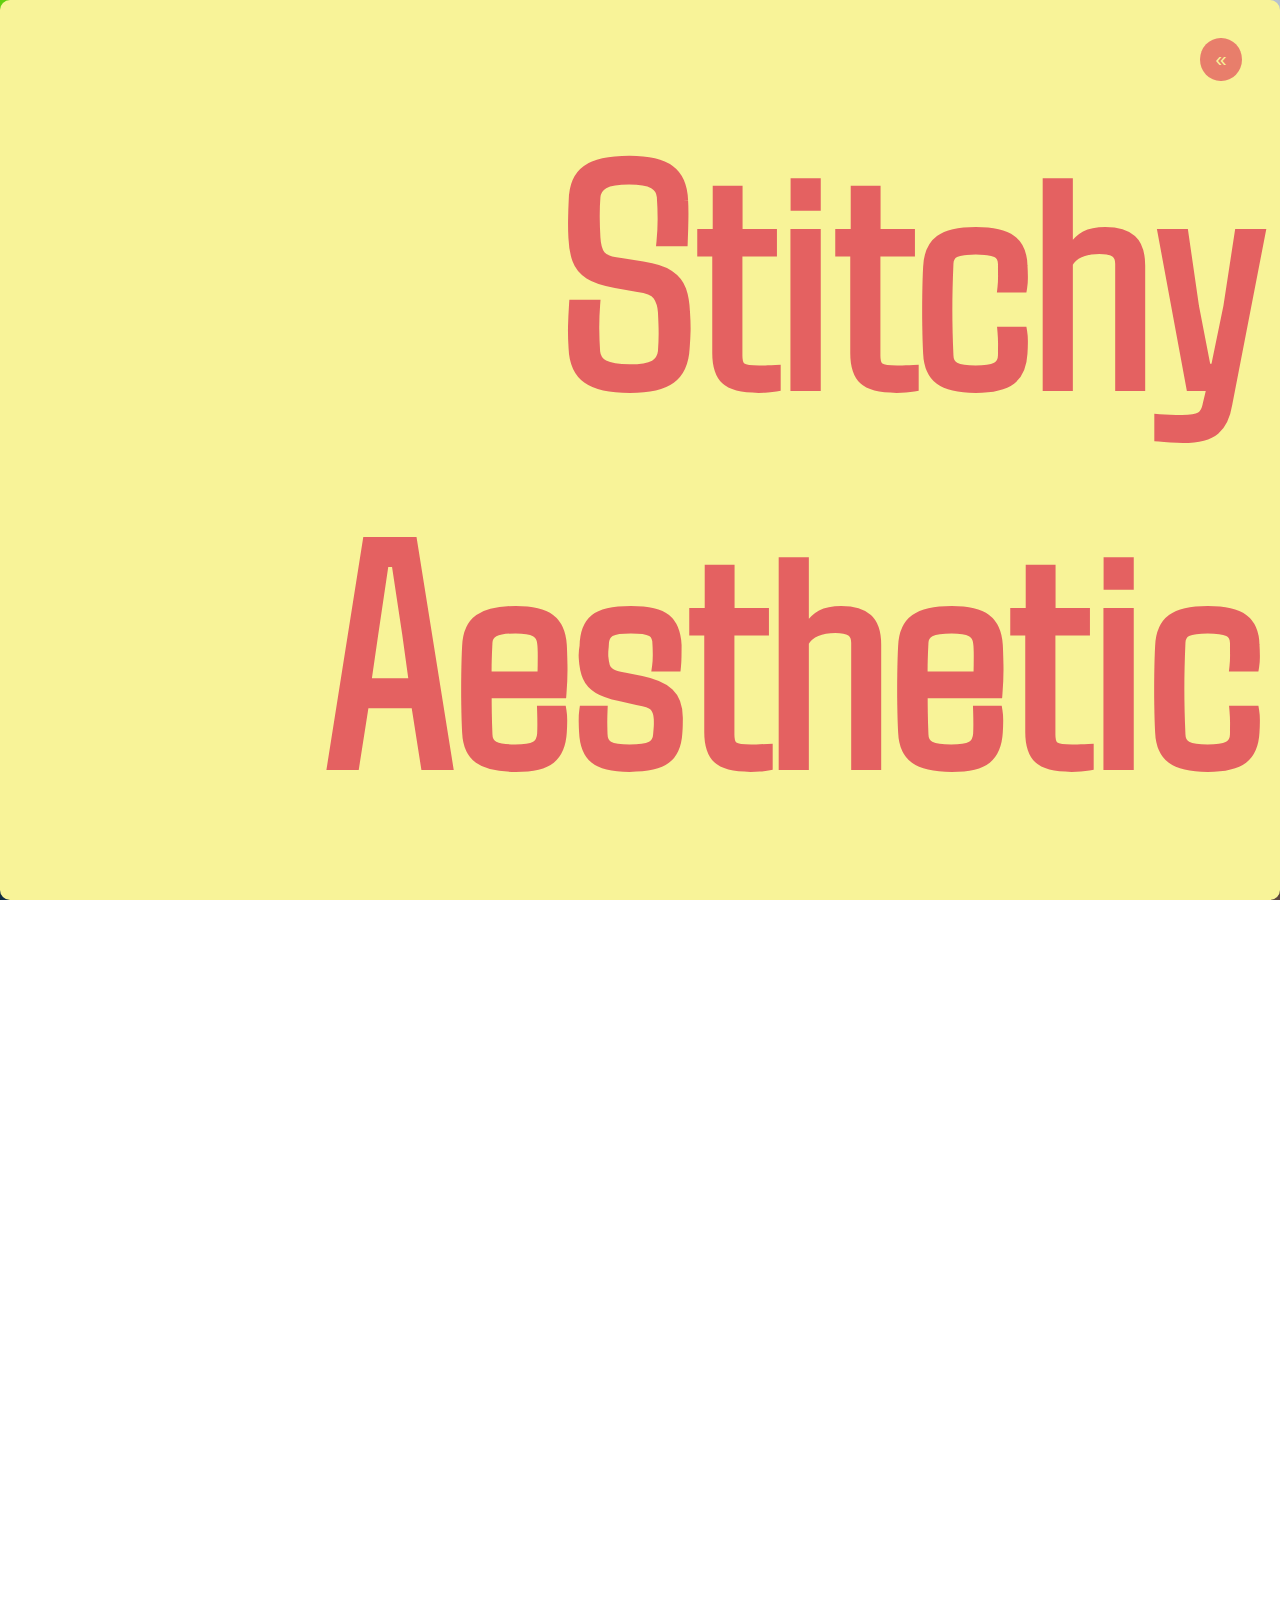
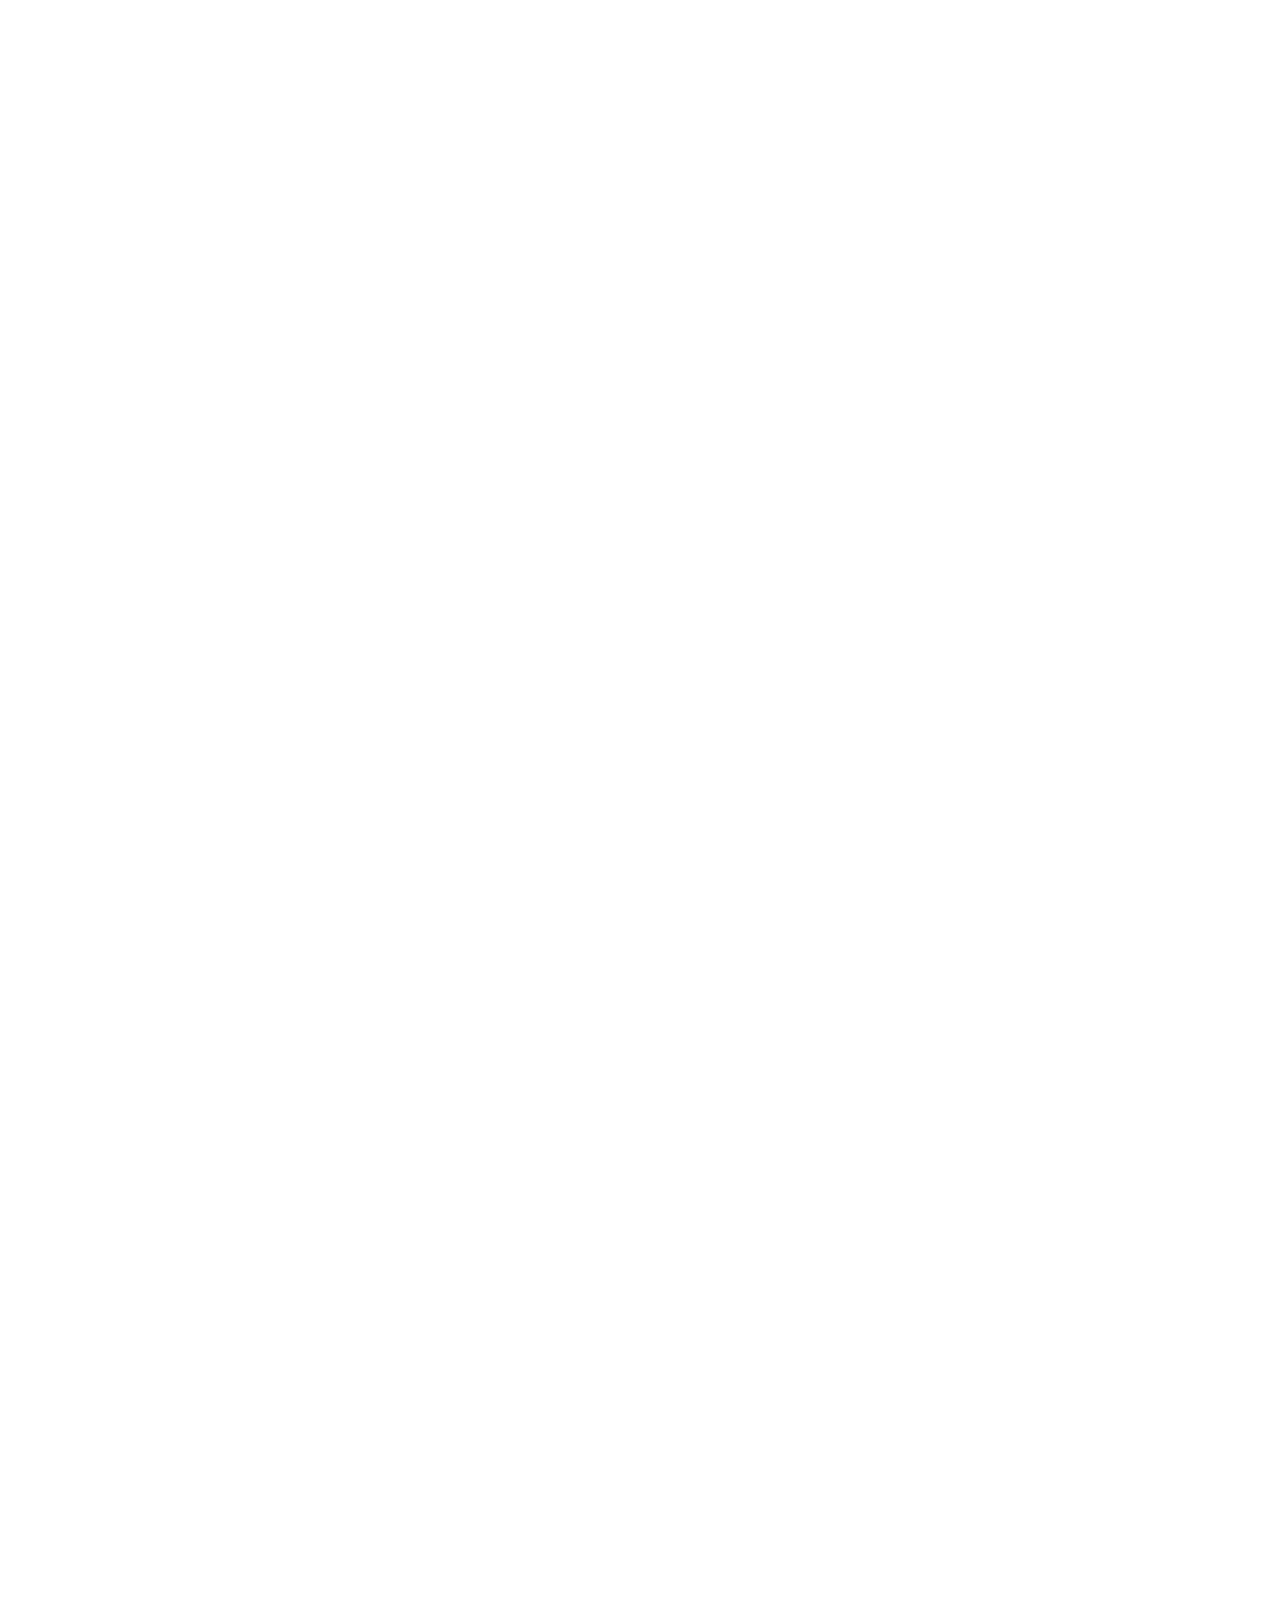
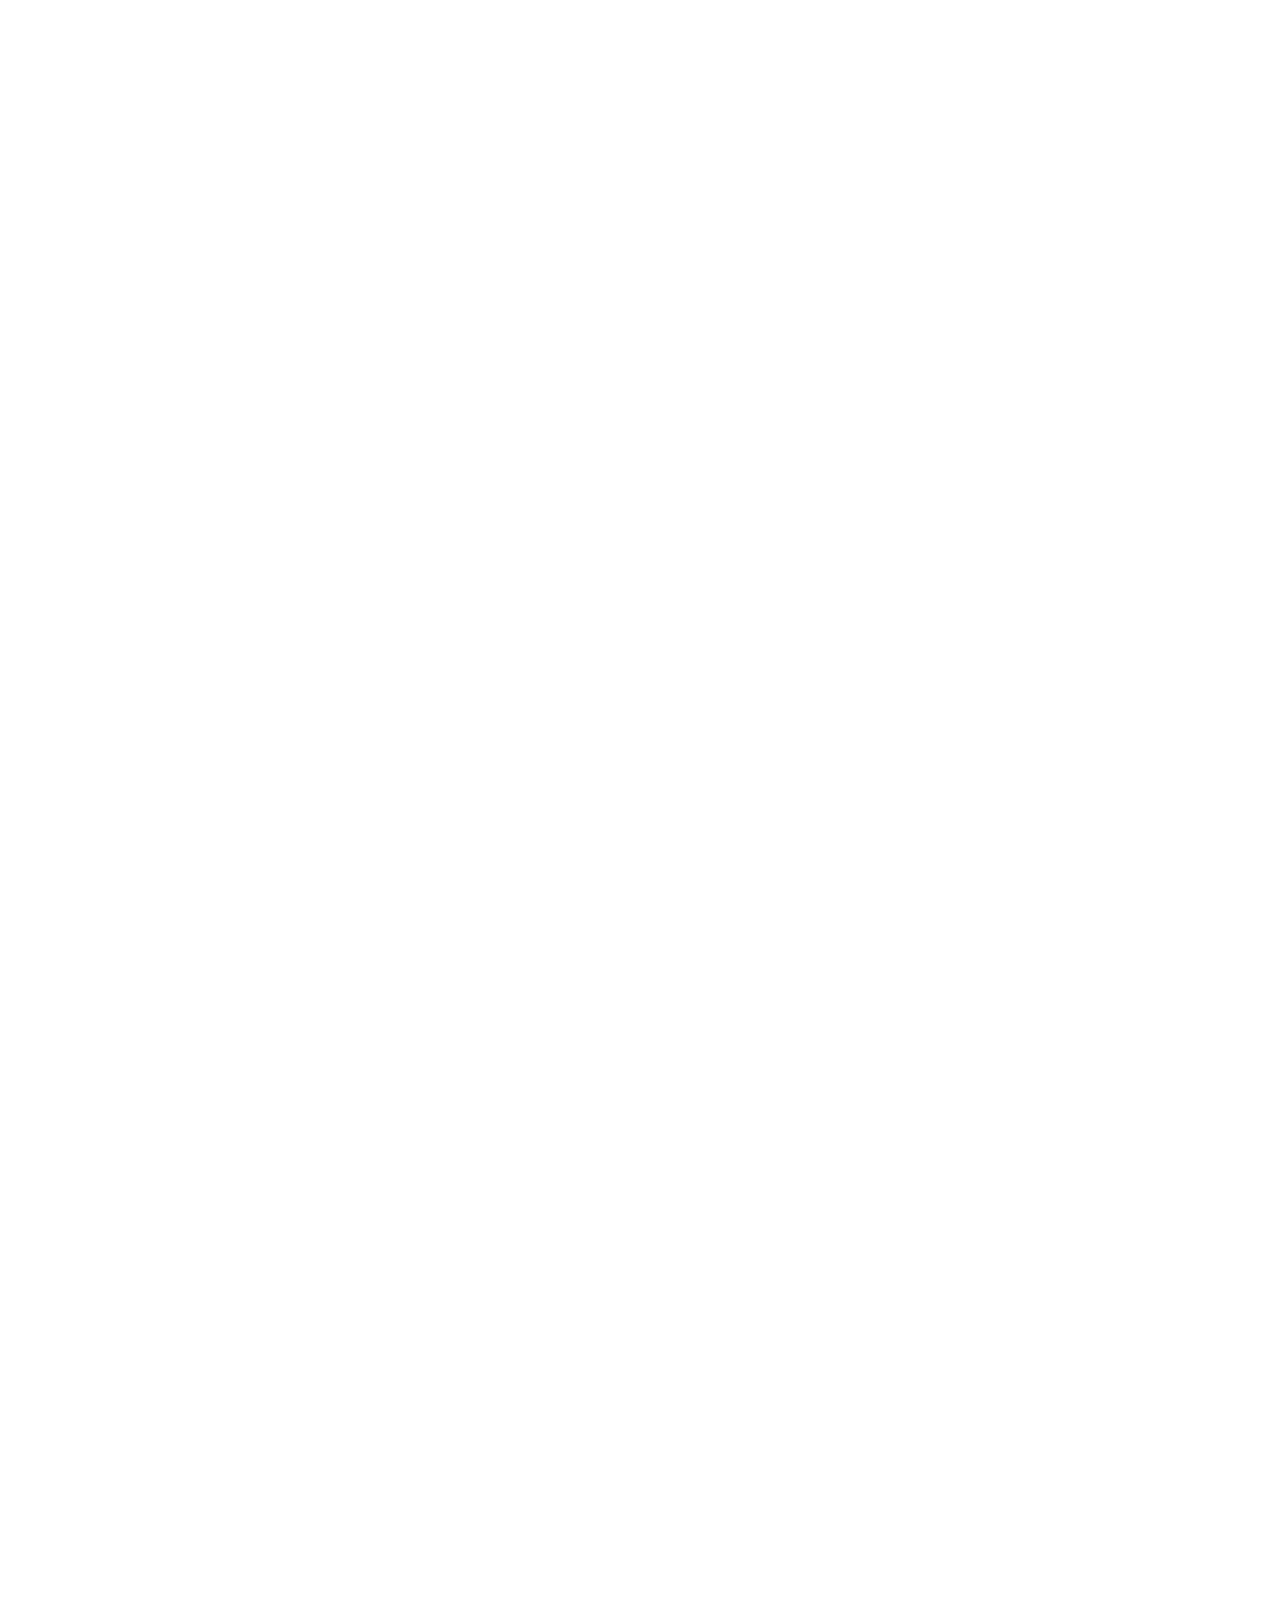
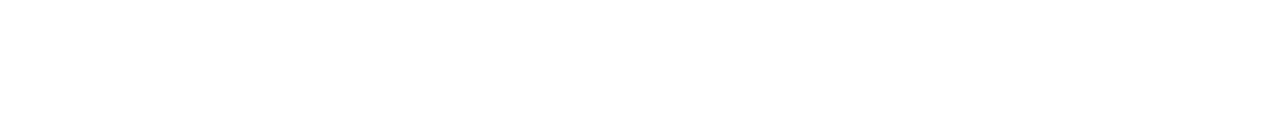
==== index.html @ bbd1d1d5 "Update index.html" ====
<!DOCTYPE html>
<html lang="en">
<head>
	<meta charset="utf-8">
	<meta name="viewport" content="width=device-width, initial-scale=1">
	<title>Stitchy Aesthetic</title>
	<link rel="stylesheet" type="text/css" href="style.css">
	<link
    rel="stylesheet"
    href="https://cdnjs.cloudflare.com/ajax/libs/animate.css/4.1.1/animate.min.css"
  />
  	<link rel="stylesheet" href="https://cdnjs.cloudflare.com/ajax/libs/font-awesome/4.7.0/css/font-awesome.min.css">
</head>

<body>
	<nav class="sidebar" id="mySidebar">
		<a href="javascript:void(0)" class="closebtn" onclick="closeNav()">&raquo;</a>
		<a href="#about">About</a>
	    <a href="#products">Products</a>
	    <a href="#news">News</a>
		<a href="#contacts">Contact</a>
	</nav>
	<button class="openbtn" onclick="openNav()">&laquo;</button>
		<article class="zone panel first animate_animated animate__fadeIn">
			<h1 class="animate__animated animate__fadeInRight">Stitchy<br> Aesthetic</h1>
		</article>
		<div class="buff"></div>
		<article class="zone panel" id="about">
			<img class="float" src="love.webp" alt="Artist behind Stitchy Aesthetic">
			<p class="">Lorem ipsum dolor sit amet, consectetur adipisicing elit, sed do eiusmod
			tempor incididunt ut labore et dolore magna aliqua. Ut enim ad minim veniam, 
			quis nostrud exercitation ullamco laboris nisi ut aliquip ex ea commodo
			consequat. Duis aute irure dolor in reprehenderit in voluptate velit esse
			cillum dolore eu fugiat nulla pariatur. Excepteur sint occaecat cupidatat non
			proident, sunt in culpa qui officia deserunt mollit anim id est laborum.</p>
		</article>
		<div class="buff"></div>
		<main class="zone" id="products">
			<div class="card">
				<img src="lone.webp" alt="Finished Stitch">
				<h2>Finished Stitches</h2>
				<p>Lorem ipsum dolor sit amet, consectetur adipisicing elit, sed do eiusmod
				tempor incididunt ut labore et dolore magna aliqua. Ut enim ad minim veniam,
				quis nostrud exercitation ullamco laboris nisi ut aliquip ex ea commodo
				consequat. Duis aute irure dolor in reprehenderit in voluptate velit esse
				cillum dolore eu fugiat nulla pariatur.</p>
				<p><button><a href="https://www.etsy.com/ca/shop/StitchyAesthetic?section_id=21970499" target="_blank">Order</a></button></p>
			</div>

			<div class="card">
				<img src="ltwo.webp" alt="DIY Kit">
				<h2>DIY Kits</h2>
				<p>Lorem ipsum dolor sit amet, consectetur adipisicing elit, sed do eiusmod
				tempor incididunt ut labore et dolore magna aliqua. Ut enim ad minim veniam,
				quis nostrud exercitation ullamco laboris nisi ut aliquip ex ea commodo
				consequat. Duis aute irure dolor in reprehenderit in voluptate velit esse
				cillum dolore eu fugiat nulla pariatur.</p>
				<p><button><a href="https://www.etsy.com/ca/shop/StitchyAesthetic?section_id=27675364" target="_blank">Order</a></button></p>
			</div>

			<div class="card">
				<img src="lthree.webp" alt="Pattern">
				<h2>Patterns</h2>
				<p>Lorem ipsum dolor sit amet, consectetur adipisicing elit, sed do eiusmod
				tempor incididunt ut labore et dolore magna aliqua. Ut enim ad minim veniam,
				quis nostrud exercitation ullamco laboris nisi ut aliquip ex ea commodo
				consequat. Duis aute irure dolor in reprehenderit in voluptate velit esse
				cillum dolore eu fugiat nulla pariatur.</p>
				<p><button><a href="https://www.etsy.com/ca/shop/StitchyAesthetic?section_id=21957484" target="_blank">Order</a></button></p>
			</div>

			<div class="card">
				<img src="lfour.webp" alt="Custom Work">
				<h2>Custom Works</h2>
				<p>Lorem ipsum dolor sit amet, consectetur adipisicing elit, sed do eiusmod
				tempor incididunt ut labore et dolore magna aliqua. Ut enim ad minim veniam,
				quis nostrud exercitation ullamco laboris nisi ut aliquip ex ea commodo
				consequat. Duis aute irure dolor in reprehenderit in voluptate velit esse
				cillum dolore eu fugiat nulla pariatur.</p>
				<p><button><a href="https://www.etsy.com/ca/shop/StitchyAesthetic?section_id=21970501" target="_blank">Order</a></button></p>
			</div>
		</main>
		<div class="buff"></div>
		<article class="zone news fcen" id="news">

			<iframe src="news.html" style="height:90vh;width:90vw;" title="Stitchy News"></iframe>

		</article>
		
		<div class="mbuff"></div>
		<footer id="contacts">
			<div class="">
				<form action="mailto:recipient@example.com" method="get" enctype="text/plain">
				    Subject:<br>
				    <input type="text" name="subject" placeholder="Your Name"><br>
				    Email:<br>
				    <input type="email" name="email" placeholder="Your Email"><br>
				    Message:<br>
				    <textarea name="body" rows="8" cols="40" placeholder="Your Message"></textarea><br>
				    <input type="submit" value="Send">
				  </form><br>
			</div>

			<i class="fa fa-instagram" style="font-size:2em;color:#e46161;"><a href="https://www.instagram.com/stitchyaesthetic/?hl=en">stitchyaesthetic</a></i>
		</footer>

	<script type="text/javascript" src="scripts.js"></script>
</body>
</html>
---- style.css ----
html, body {
	margin: auto 0;
	font-family: agdasima;
	height: 100vh;
	width: 100%;
	overflow-x: hidden;
	background: url(sbg.webp) no-repeat center center fixed; 
  -webkit-background-size: cover;
  -moz-background-size: cover;
  -o-background-size: cover;
  background-size: cover;
  -ms-overflow-style: none; /* for Internet Explorer, Edge */
  scrollbar-width: none; /* for Firefox */
  overflow-y: scroll; 
}

body::-webkit-scrollbar {
    display: none; /* for Chrome, Safari, and Opera */
}

h1 {
	float: right;
	color: #e46161;
	font-weight: 800;
	font-size: 10em;
	text-align: justify; /* For Edge */
    -moz-text-align-last: right; /* For Firefox prior 58.0 */
    text-align-last: right;
    padding: 5px;
    margin: 10px;
}

@media only screen and (max-width: 1080px) {
	h1 {
		font-size: 25vw;
		padding: 0;
		margin: 2%;
	}
}

@font-face {
	font-family: agdasima;
	src: url(Agdasima-Regular.ttf);
}

.first {
	display: flex;
	flex-wrap: wrap;
	justify-content: end;
	align-content: center;
}


.panel {
	height: 100vh;
	background-color: #f8f398;
	border-radius: 10px;
}

.buff {
	height: 40vh;
}

.mbuff {
	height: 10vh;
}

.zone {
	width: 100vw;
	cursor: pointer;
	font-size: 2em;
	transition: all 0.3s linear;
}

.zone:hover {
    -webkit-box-shadow:rgba(0,0,0,0.8) 0px 5px 15px, inset rgba(0,0,0,0.15) 0px -10px 20px;
    -moz-box-shadow:rgba(0,0,0,0.8) 0px 5px 15px, inset rgba(0,0,0,0.15) 0px -10px 20px;
    -o-box-shadow:rgba(0,0,0,0.8) 0px 5px 15px, inset rgba(0,0,0,0.15) 0px -10px 20px;
    box-shadow:rgba(0,0,0,0.8) 0px 5px 15px, inset rgba(0,0,0,0.15) 0px -10px 20px;
}

/*NAV*/
.sidebar {
  height: 100%;
  width: 0;
  position: fixed;
  z-index: 1;
  top: 0;
  right: 0;
  background-color: #e46161;
  overflow-x: hidden;
  transition: 0.5s;
  padding-top: 60px;
}

.sidebar a {
  padding: 8px 8px 8px 32px;
  text-decoration: none;
  font-size: 25px;
  color: #f8f398;
  display: block;
  transition: 0.3s;
}

.sidebar a:hover {
  color: #f1b963;
}

.sidebar .closebtn {
  position: absolute;
  top: 0;
  right: 25px;
  font-size: 36px;
  margin-left: 50px;
}

.openbtn {
	float: right;
	position: fixed;
	margin: 3%;
	right: 0;
	border-radius: 50%;
	font-size: 20px;
	cursor: pointer;
	background-color: #e46161;
	color: #f8f398;
	padding: 10px 15px;
	border: none;
	opacity: 0.8;
}

.openbtn:hover {
  background-color: #f1b963;
}

#main {
  transition: margin-Right .5s;
  padding: 16px;
}

/*ABOUT*/

.float {
	float: left;
}

img {
	max-width: 60vw;
	padding: 3px;
	margin: 5px;
}

p {
	font-size: 0.8em;
	padding: 1%;
	color: #e46161;
}

/*PRODUCTS*/
main {
	background-color: #f8f398;
	display: flex;
	flex-wrap: wrap;
	justify-content: center;
	align-content: center;
}

.card img {
	max-width: 90%;
	margin: auto;
}

.card {
  box-shadow: 0 4px 8px 0 rgba(0, 0, 0, 0.2);
  max-width: 400px;
  margin: 10px;
  border-radius: 10px;
  background-color: #cbf078;
  text-align: center;
  font-family: inherit;
}

a {
  text-decoration: none;
  color: white;
}

@media only screen and (max-width: 1500px) {
    .card {
        max-width: 300px;
        font-size: 0.9em;
        margin: 10px;
    }
    h2 {
    	font-size: 1.5em;
    }
}

@media only screen and (max-width: 600px) {
    .card {
        max-width: 300px;
        font-size: 0.8em;
        margin: 5px;
    }
    h2 {
    	font-size: 1.5em;
    }
}


.card p {
	color: #e46161;
	font-family: inherit;
	font-size: 0.7em;
}

.card button {
  border: none;
  outline: 0;
  padding: 12px;
  color: white;
  background-color: #f1b963;
  text-align: center;
  cursor: pointer;
  width: 100%;
  font-size: 0.9em;
  font-family: inherit;
}

.card:hover {
	-webkit-box-shadow:rgba(0,0,0,0.8) 0px 5px 15px, inset rgba(0,0,0,0.15) 0px -10px 20px;
    -moz-box-shadow:rgba(0,0,0,0.8) 0px 5px 15px, inset rgba(0,0,0,0.15) 0px -10px 20px;
    -o-box-shadow:rgba(0,0,0,0.8) 0px 5px 15px, inset rgba(0,0,0,0.15) 0px -10px 20px;
    box-shadow:rgba(0,0,0,0.8) 0px 5px 15px, inset rgba(0,0,0,0.15) 0px -10px 20px;
}

.card button:hover {
  opacity: 0.7;
}

/*NEWS*/
iframe {
	border-radius: 10px;
}

.fcen {
	display: flex;
	justify-content: center;
	align-items: center;
	padding-top: 20px;
}

h3 {
	color: #e46161;
}

.news {
	background-color: #f8f398;
	border-radius: 10px;
	display: grid;
	gap: 5%;
	grid-template-rows: repeat(2, 1fr);
	width: 100%;
	height: 100vh;
}

.newsfeed {
	background-color: #f8f398;
	border-radius: 1%;
	display: grid;
	gap: 5%;
	grid-template-rows: repeat(2, 1fr);
	width: 100%;
}



.npost {
	cursor: pointer;
	font-size: 2em;
	margin: auto;
	padding: 10px;
	border-radius: 10px;
	width: 100vw;
	height: 100%;
	background-color: #f8f398;
}

@media only screen and (max-width: 600px) {
	.npost {
		display: flex;
		justify-content: space-around;
		flex-direction: column;
	}
}

.npost p {
	color: #e46161;
	font-size: 0.8em;
}

.npost img {
	max-width: 300px;
}

@media only screen and (max-width: 1500px) {
    .npost p {
        font-size: 0.7em;
        margin: 10px;
    }
    h3 {
    	font-size: 1em;
    }
}

/*CONTACT*/
.mail {
	display: flex;
	justify-content: center;
	align-content: center;
	background-color: hotpink;
	width: 100%;
	height: 100%;
}

input {
	text-decoration: none;
	font-family: inherit;
	font-size: 1rem;
}

/*FOOTER*/
footer {
	cursor: pointer;
	border-radius: 1%;
	display: grid;
	gap: 1%;
	grid-template-columns: repeat(2, 1fr);
	background-color: #f8f398;
	padding: 10px;
}

i a {
	color: #e46161;
	font-family: agdasima;
}

@media only screen and (max-width: 600px) {
	footer {
		grid-template-columns: 1fr;
		grid-template-rows: repeat(2, 1fr);
	}
}
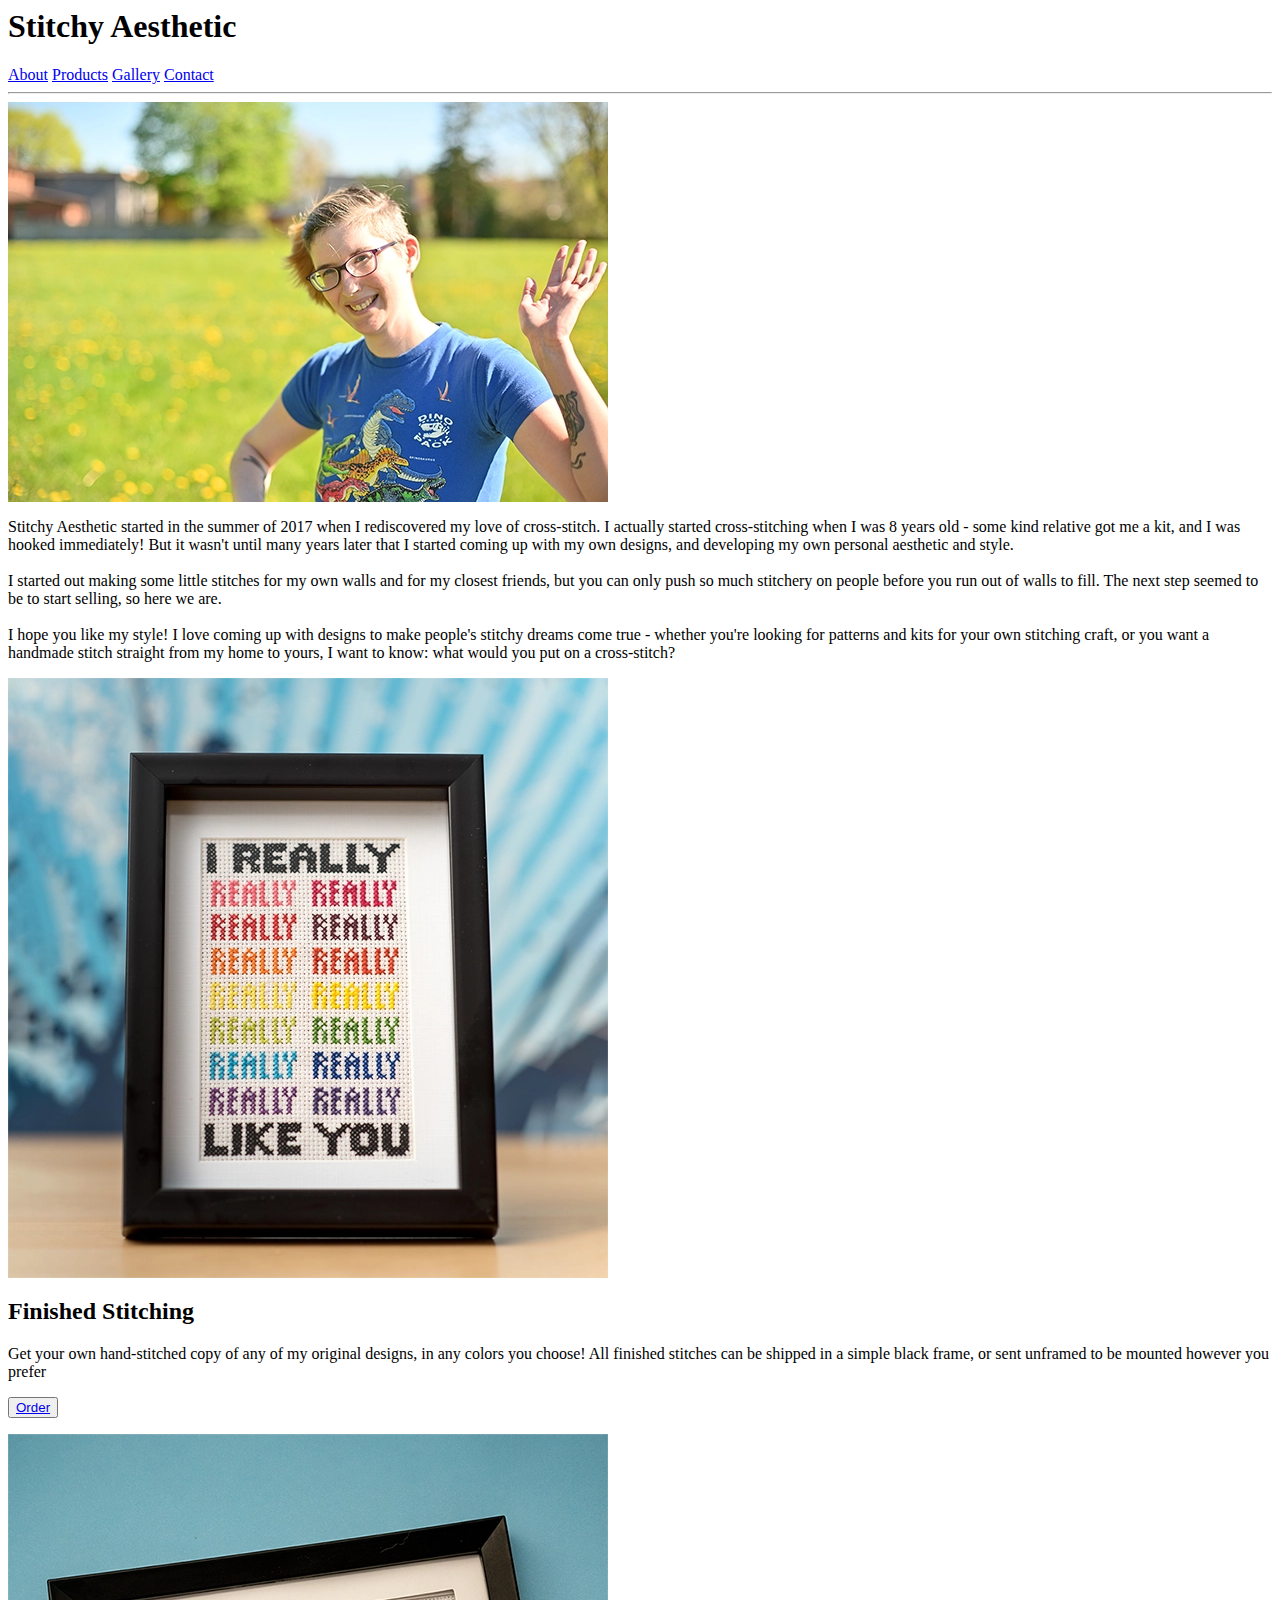
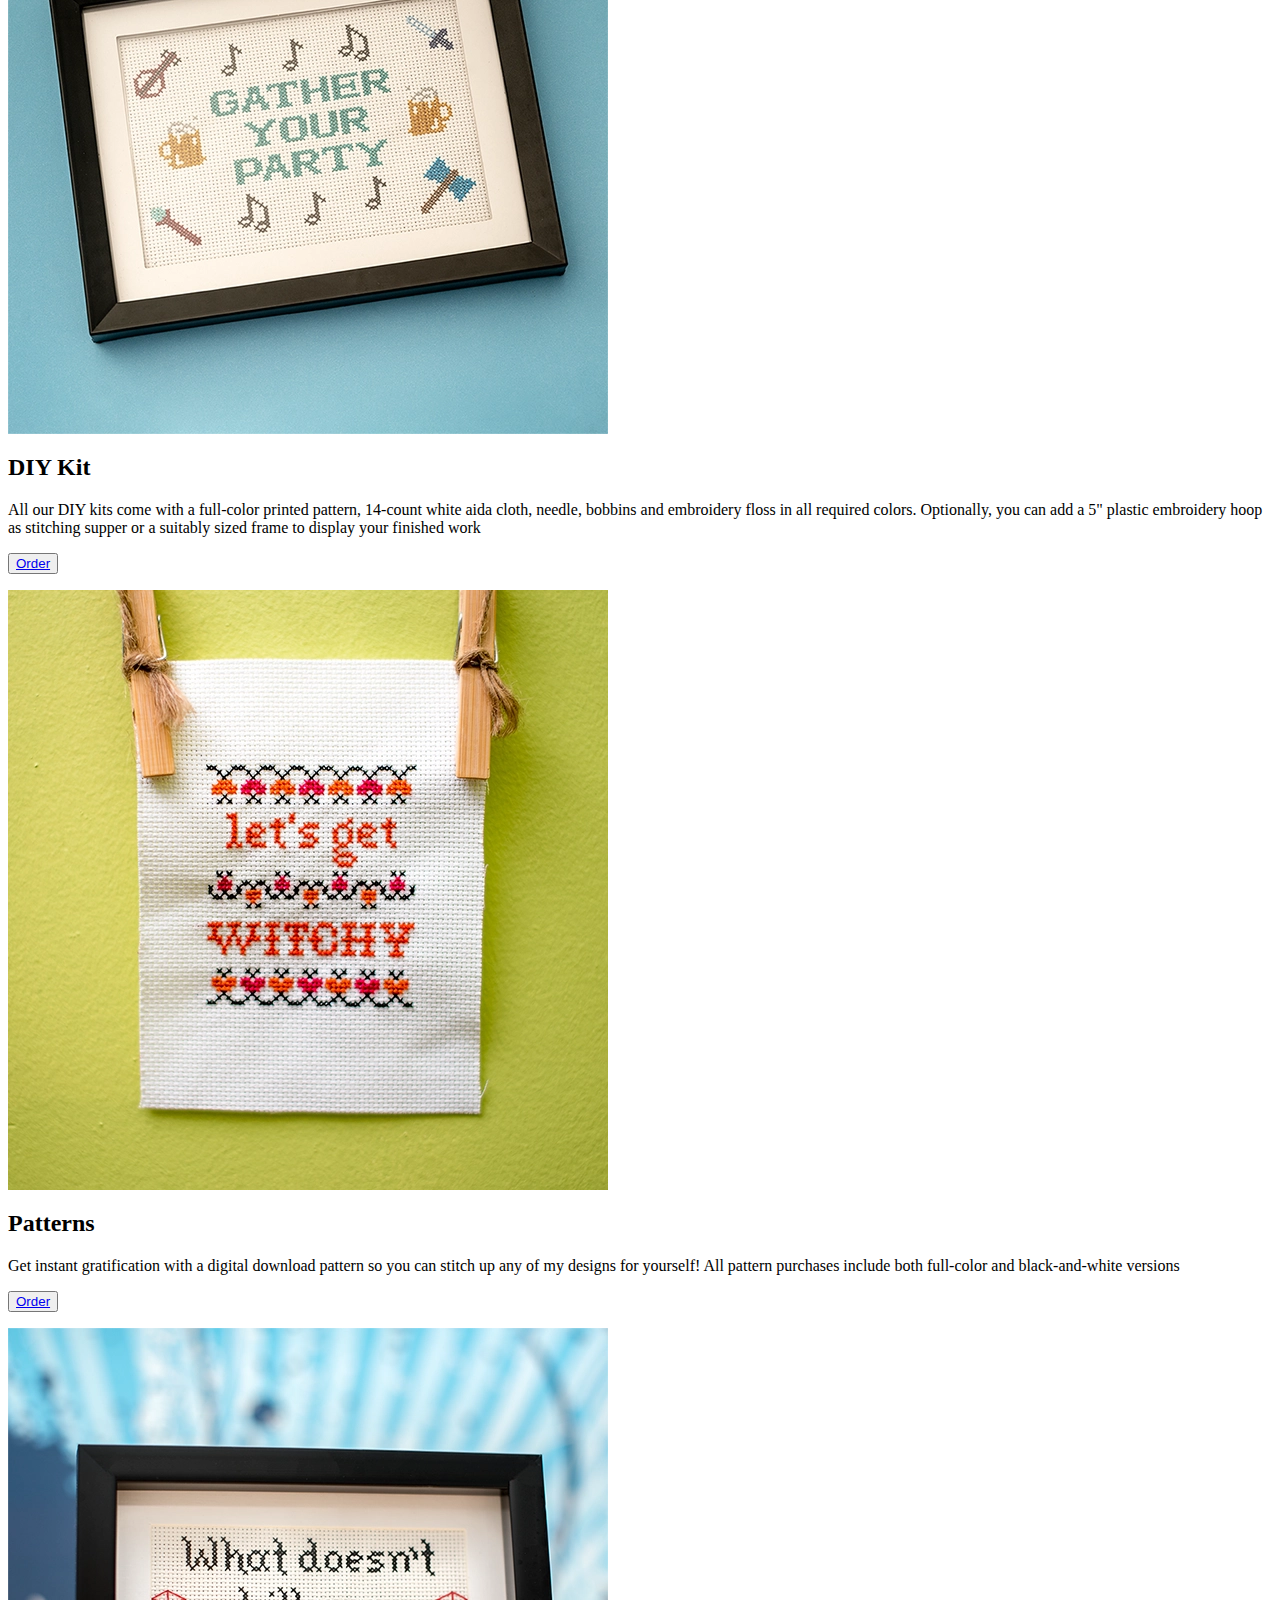
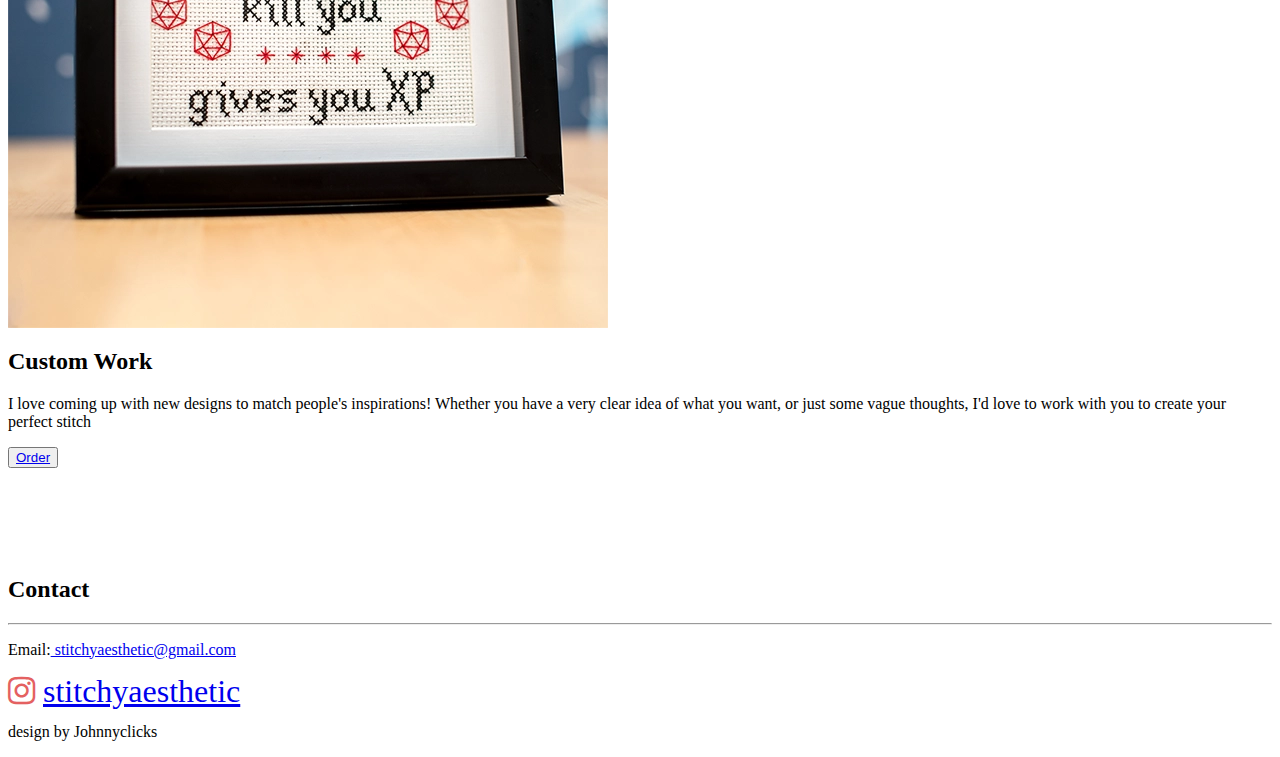
==== commit aaa50ab3: "Update index.html" ====
--- a/index.html
+++ b/index.html
@@ -1,109 +1,121 @@
-<!DOCTYPE html>
-<html lang="en">
-<head>
-	<meta charset="utf-8">
-	<meta name="viewport" content="width=device-width, initial-scale=1">
-	<title>Stitchy Aesthetic</title>
-	<link rel="stylesheet" type="text/css" href="style.css">
-	<link
-    rel="stylesheet"
-    href="https://cdnjs.cloudflare.com/ajax/libs/animate.css/4.1.1/animate.min.css"
-  />
-  	<link rel="stylesheet" href="https://cdnjs.cloudflare.com/ajax/libs/font-awesome/4.7.0/css/font-awesome.min.css">
-</head>
+<html>
+    <head>
+        <meta charset="UTF-8"/>
+        <meta http-equiv="X-UA-Compatible" content="IE=edge"/>
+        <meta name="viewport" content="width=device-width, initial-scale=1.0"/>
+        <title>Stitchy Aesthetic</title>
+        <link rel="stylesheet" type="text/css" href="styles.css"/>
+        <link rel="stylesheet" href="https://cdnjs.cloudflare.com/ajax/libs/font-awesome/4.7.0/css/font-awesome.min.css">
+    </head>
+    <body>
+        <nav id="navbar">
+            <h1 class="pointer">Stitchy Aesthetic</h1>
+            <div id="buttons">
+                <a href="#about">About</a>
+                <a href="#products">Products</a>
+                <a href="#gallery">Gallery</a>
+                <a href="#contact">Contact</a>
+            </div>
+            <hr class="hrnav">
+        </nav>
+        <div id="contentbox">
+            <div class="buffer"></div>
+            <article id="about">
+                <img src="love.webp" id="biopic" alt="Artist behind Stitchy Aesthetic">
+                <p class="pointer">
+                    Stitchy Aesthetic started in the summer of 2017 when I rediscovered my love of cross-stitch. I actually started cross-stitching when I was 8 years old - some kind relative got me a kit, and I was hooked immediately! But it wasn't until many years later that I started coming up with my own designs, and developing my own personal aesthetic and style.<br><br>
+                    I started out making some little stitches for my own walls and for my closest friends, but you can only push so much stitchery on people before you run out of walls to fill. The next step seemed to be to start selling, so here we are.<br><br>
+                    I hope you like my style! I love coming up with designs to make people's stitchy dreams come true - whether you're looking for patterns and kits for your own stitching craft, or you want a handmade stitch straight from my home to yours, I want to know: what would you put on a cross-stitch?
+                </p>
+            </article>
+            <div class="buffer"></div>
+            <main id="products">
+                <div class="card">
+                    <img src="lone.webp" alt="Finished Stitching">
+                    <h2 class="pointer">Finished Stitching</h2>
+                    <p class="pointer">Get your own hand-stitched copy of any of my original designs, in any colors you choose! All finished stitches can be shipped in a simple black frame, or sent unframed to be mounted however you prefer
+                    </p>
+                    <p><button><a href="https://stitchyaesthetic.etsy.com/?etsrc=sdt&section_id=21970499" target="_blank">Order</a></button></p>
+                </div>
 
-<body>
-	<nav class="sidebar" id="mySidebar">
-		<a href="javascript:void(0)" class="closebtn" onclick="closeNav()">&raquo;</a>
-		<a href="#about">About</a>
-	    <a href="#products">Products</a>
-	    <a href="#news">News</a>
-		<a href="#contacts">Contact</a>
-	</nav>
-	<button class="openbtn" onclick="openNav()">&laquo;</button>
-		<article class="zone panel first animate_animated animate__fadeIn">
-			<h1 class="animate__animated animate__fadeInRight">Stitchy<br> Aesthetic</h1>
-		</article>
-		<div class="buff"></div>
-		<article class="zone panel" id="about">
-			<img class="float" src="love.webp" alt="Artist behind Stitchy Aesthetic">
-			<p class="">Lorem ipsum dolor sit amet, consectetur adipisicing elit, sed do eiusmod
-			tempor incididunt ut labore et dolore magna aliqua. Ut enim ad minim veniam, 
-			quis nostrud exercitation ullamco laboris nisi ut aliquip ex ea commodo
-			consequat. Duis aute irure dolor in reprehenderit in voluptate velit esse
-			cillum dolore eu fugiat nulla pariatur. Excepteur sint occaecat cupidatat non
-			proident, sunt in culpa qui officia deserunt mollit anim id est laborum.</p>
-		</article>
-		<div class="buff"></div>
-		<main class="zone" id="products">
-			<div class="card">
-				<img src="lone.webp" alt="Finished Stitch">
-				<h2>Finished Stitches</h2>
-				<p>Lorem ipsum dolor sit amet, consectetur adipisicing elit, sed do eiusmod
-				tempor incididunt ut labore et dolore magna aliqua. Ut enim ad minim veniam,
-				quis nostrud exercitation ullamco laboris nisi ut aliquip ex ea commodo
-				consequat. Duis aute irure dolor in reprehenderit in voluptate velit esse
-				cillum dolore eu fugiat nulla pariatur.</p>
-				<p><button><a href="https://www.etsy.com/ca/shop/StitchyAesthetic?section_id=21970499" target="_blank">Order</a></button></p>
-			</div>
+                <div class="card">
+                    <img src="ltwo.webp" alt="DIY Kit">
+                    <h2 class="pointer">DIY Kit</h2>
+                    <p class="pointer">All our DIY kits come with a full-color printed pattern, 14-count white aida cloth, needle, bobbins and embroidery floss in all required colors. Optionally, you can add a 5" plastic embroidery hoop as stitching supper or a suitably sized frame to display your finished work</p>
+                    <p><button><a href="https://stitchyaesthetic.etsy.com/?etsrc=sdt&section_id=27675364" target="_blank">Order</a></button></p>
+                </div>
 
-			<div class="card">
-				<img src="ltwo.webp" alt="DIY Kit">
-				<h2>DIY Kits</h2>
-				<p>Lorem ipsum dolor sit amet, consectetur adipisicing elit, sed do eiusmod
-				tempor incididunt ut labore et dolore magna aliqua. Ut enim ad minim veniam,
-				quis nostrud exercitation ullamco laboris nisi ut aliquip ex ea commodo
-				consequat. Duis aute irure dolor in reprehenderit in voluptate velit esse
-				cillum dolore eu fugiat nulla pariatur.</p>
-				<p><button><a href="https://www.etsy.com/ca/shop/StitchyAesthetic?section_id=27675364" target="_blank">Order</a></button></p>
-			</div>
+                <div class="card">
+                    <img src="lthree.webp" alt="Patterns">
+                    <h2 class="pointer">Patterns</h2>
+                    <p class="pointer">Get instant gratification with a digital download pattern so you can stitch up any of my designs for yourself! All pattern purchases include both full-color and black-and-white versions</p>
+                    <p><button><a href="https://stitchyaesthetic.etsy.com/?etsrc=sdt&section_id=21957484" target="_blank">Order</a></button></p>
+                </div>
 
-			<div class="card">
-				<img src="lthree.webp" alt="Pattern">
-				<h2>Patterns</h2>
-				<p>Lorem ipsum dolor sit amet, consectetur adipisicing elit, sed do eiusmod
-				tempor incididunt ut labore et dolore magna aliqua. Ut enim ad minim veniam,
-				quis nostrud exercitation ullamco laboris nisi ut aliquip ex ea commodo
-				consequat. Duis aute irure dolor in reprehenderit in voluptate velit esse
-				cillum dolore eu fugiat nulla pariatur.</p>
-				<p><button><a href="https://www.etsy.com/ca/shop/StitchyAesthetic?section_id=21957484" target="_blank">Order</a></button></p>
-			</div>
+                <div class="card">
+                    <img src="lfour.webp" alt="Custom Work">
+                    <h2 class="pointer">Custom Work</h2>
+                    <p class="pointer">I love coming up with new designs to match people's inspirations! Whether you have a very clear idea of what you want, or just some vague thoughts, I'd love to work with you to create your perfect stitch</p>
+                    <p><button><a href="https://stitchyaesthetic.etsy.com/?etsrc=sdt&section_id=21970501" target="_blank">Order</a></button></p>
+                </div>
+            </main>
+            <div class="buffer"></div>
 
-			<div class="card">
-				<img src="lfour.webp" alt="Custom Work">
-				<h2>Custom Works</h2>
-				<p>Lorem ipsum dolor sit amet, consectetur adipisicing elit, sed do eiusmod
-				tempor incididunt ut labore et dolore magna aliqua. Ut enim ad minim veniam,
-				quis nostrud exercitation ullamco laboris nisi ut aliquip ex ea commodo
-				consequat. Duis aute irure dolor in reprehenderit in voluptate velit esse
-				cillum dolore eu fugiat nulla pariatur.</p>
-				<p><button><a href="https://www.etsy.com/ca/shop/StitchyAesthetic?section_id=21970501" target="_blank">Order</a></button></p>
-			</div>
-		</main>
-		<div class="buff"></div>
-		<article class="zone news fcen" id="news">
+            <!--image gallery-->
+            <div class="row" id="gallery">
+                <div class="column">
+                    <img src="gallery/lemon.webp" alt="">
+                    <img src="gallery/dontbe.webp" alt="">
+                    <img src="gallery/embraceambiguity.webp" alt="">
+                    <img src="gallery/gatherparty.webp" alt="">
+                    <img src="gallery/gaybowser.webp" alt="">
+                    <img src="gallery/ghosts.webp" alt="">
+                </div>
+                <div class="column">
+                    <img src="gallery/homequeerhome.webp" alt="">
+                    <img src="gallery/inothingyou.webp" alt="">
+                    <img src="gallery/ifquestions.webp" alt="">
+                    <img src="gallery/ladyboss.webp" alt="">
+                    <img src="gallery/gardenshed.webp" alt="">
+                    <img src="gallery/lifegood.webp" alt="">
+                </div>
+                <div class="column">
+                    <img src="gallery/maxeffort.webp" alt="">
+                    <img src="gallery/operanch.webp" alt="">
+                    <img src="gallery/pukeonyou.webp" alt="">
+                    <img src="gallery/scars.webp" alt="">
+                    <img src="gallery/ireallylikeu.webp" alt="">
+                    <img src="gallery/takeyomeds.webp" alt="">
+                </div>
+                <div class="column">
+                    <img src="gallery/upgood.webp" alt="">
+                    <img src="gallery/weird.webp" alt="">
+                    <img src="gallery/whaleshit.webp" alt="">
+                    <img src="gallery/whatxp.webp" alt="">
+                    <img src="gallery/whyoffice.webp" alt="">
+                    <img src="gallery/wontbeafraid.webp" alt="">
+                </div>
+            </div>
+            <!--image gallery ends-->
 
-			<iframe src="news.html" style="height:90vh;width:90vw;" title="Stitchy News"></iframe>
-
-		</article>
-		
-		<div class="mbuff"></div>
-		<footer id="contacts">
-			<div class="">
-				<form action="mailto:recipient@example.com" method="get" enctype="text/plain">
-				    Subject:<br>
-				    <input type="text" name="subject" placeholder="Your Name"><br>
-				    Email:<br>
-				    <input type="email" name="email" placeholder="Your Email"><br>
-				    Message:<br>
-				    <textarea name="body" rows="8" cols="40" placeholder="Your Message"></textarea><br>
-				    <input type="submit" value="Send">
-				  </form><br>
-			</div>
-
-			<i class="fa fa-instagram" style="font-size:2em;color:#e46161;"><a href="https://www.instagram.com/stitchyaesthetic/?hl=en">stitchyaesthetic</a></i>
-		</footer>
-
-	<script type="text/javascript" src="scripts.js"></script>
-</body>
+            <div class="buffer"></div>
+            <footer id="contact">
+                <h2 class="pointer">Contact</h2>
+                <hr class="hrcon">
+                <div id="socials">
+                    <p id="email" class="pointer">
+                        Email:<a href="mailto:stitchyaesthetic@gmail.com">  stitchyaesthetic@gmail.com</a>
+                    </p>
+                    <i class="fa fa-instagram" style="font-size:2em;color:#e46161;">
+                        <a href="https://www.instagram.com/stitchyaesthetic/?hl=en">stitchyaesthetic</a>
+                    </i>
+                </div>
+                <div class="holder">
+                    <p id="dcred" class="pointer">
+                        design by Johnnyclicks
+                    </p>
+                </div>
+            </footer>
+        </div>
+    </body>
 </html>
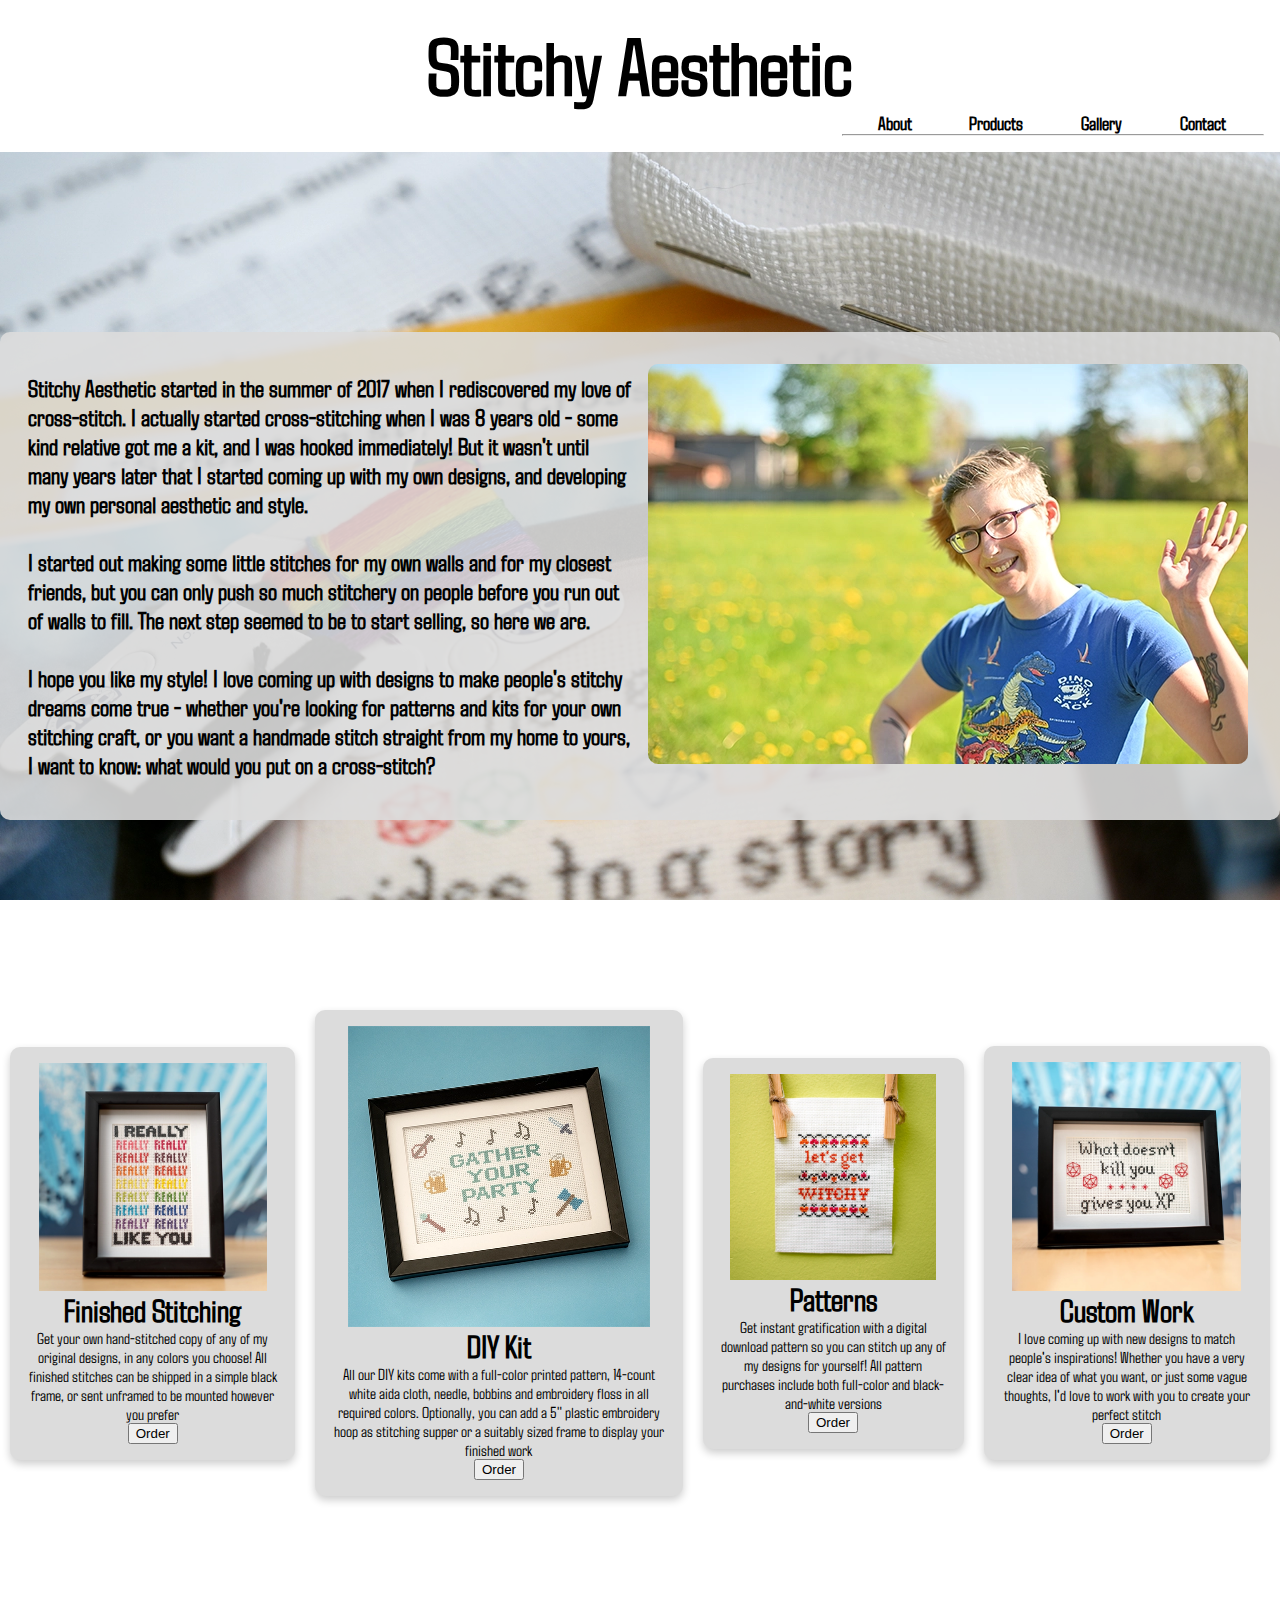
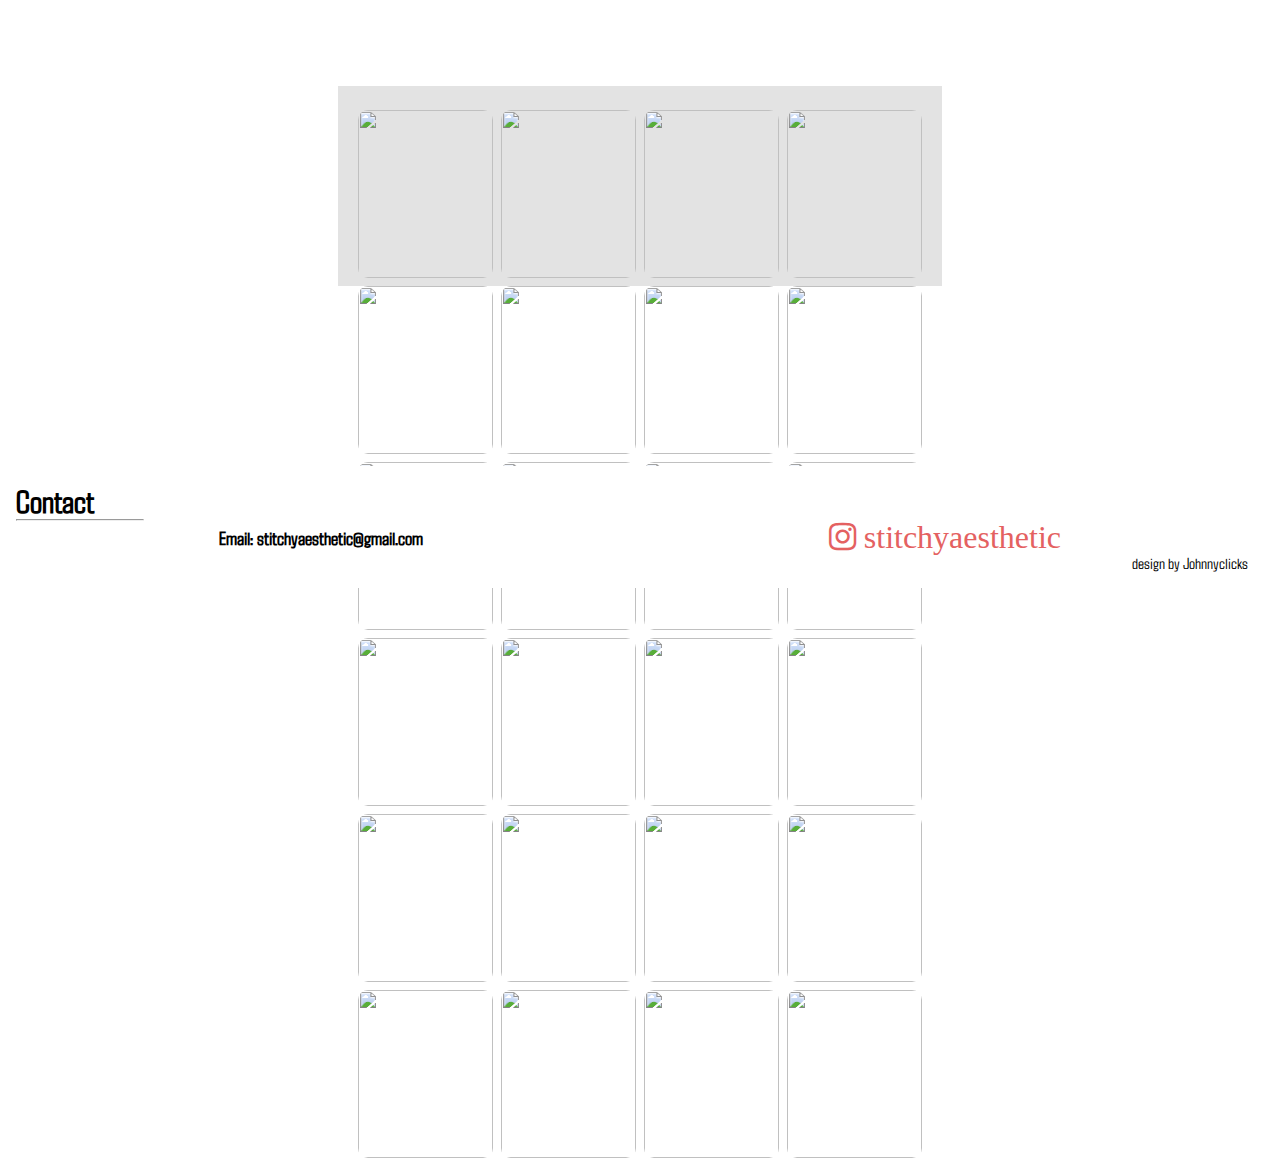
==== commit f5c57179: "Update index.html" ====
--- a/index.html
+++ b/index.html
@@ -4,7 +4,7 @@
         <meta http-equiv="X-UA-Compatible" content="IE=edge"/>
         <meta name="viewport" content="width=device-width, initial-scale=1.0"/>
         <title>Stitchy Aesthetic</title>
-        <link rel="stylesheet" type="text/css" href="styles.css"/>
+        <link rel="stylesheet" type="text/css" href="style.css"/>
         <link rel="stylesheet" href="https://cdnjs.cloudflare.com/ajax/libs/font-awesome/4.7.0/css/font-awesome.min.css">
     </head>
     <body>
--- a/style.css
+++ b/style.css
@@ -0,0 +1,222 @@
+* {
+    margin: 0;
+    box-sizing: border-box;
+}
+
+.pointer {
+    cursor: default;
+}
+
+@font-face {
+	font-family: agdasima;
+	src: url(Agdasima-Regular.ttf);
+}
+
+body, html {
+    background: url(sbg.webp) no-repeat center center fixed;
+    background-size: cover;
+    scrollbar-width: none; /* for Firefox */
+    -ms-overflow-style: none; /* for Internet Explorer, Edge */
+    font-family: agdasima, sans-serif;
+    scroll-behavior: smooth;
+}
+
+#contentbox {
+    display: flex;
+    align-items: center;
+    flex-direction: column;
+}
+
+#navbar {
+    /*background-color: rgba(63, 197, 240, 1);*/
+    background-color: rgba(255, 255, 255, 1);
+    position: -webkit-sticky;
+    position: sticky;
+    width: 100vw;
+    padding: 1em;
+    top: 0;
+    z-index: 4;
+}
+
+.hrnav {
+    max-width: 33vw;
+    margin-left: auto;
+}
+
+@media screen and (max-width: 1200px) {
+    .hrnav {
+        max-width: 50vw;
+    }
+}
+
+.buffer {
+    width: 100%;
+    height: 20vh;
+}
+
+#buttons {
+    display: flex;
+    justify-content: end;
+}
+
+#buttons a {
+    margin: 0 2em 0 1em;
+    font-size: 1.2em;
+    font-weight: 600;
+    color: rgba(0, 0, 0, 1);
+    /*color: rgba(238, 245, 178, 1);*/
+}
+
+h1 {
+    text-align: center;
+    font-size: 5em;
+    /*color: rgba(238, 245, 178, 1);*/
+    color: rgba(0, 0, 0, 1);
+    animation: fadeIn 2s;
+}
+
+@keyframes fadeIn {
+    0% {opacity: 0;}
+    100% {opacity: 1;}
+}
+
+#biopic {
+    top: 0;
+    max-height: 90%;
+    float: right;
+    margin: 1em;
+    border-radius: 10px;
+}
+
+#about {
+    padding: 1em;
+    /*background-color: rgba(238, 245, 178, 0.9);*/
+    background-color: rgba(220, 220, 220, 0.9);
+    border-radius: 10px;
+}
+
+#about p {
+    margin: 2% 1% 2% 1%;
+    font-size: 1.5em;
+    font-weight: 600;
+}
+
+#products {
+    display: flex;
+    justify-content: center;
+    align-items: center;
+}
+
+.card img {
+	max-width: 90%;
+	margin: auto;
+}
+
+.card {
+  box-shadow: 0 4px 8px 0 rgba(0, 0, 0, 0.2);
+  max-width: 400px;
+  margin: 10px;
+  border-radius: 10px;
+  /*background-color: rgba(238, 245, 178, 1);*/
+  background-color: rgba(220, 220, 220, 1);
+  text-align: center;
+  font-family: inherit;
+  padding: 1em;
+}
+
+a {
+  text-decoration: none;
+  color: inherit;
+}
+
+#contact {
+    /*background-color: rgba(63, 197, 240, 1);*/
+    background-color: rgba(255, 255, 255, 1);
+    color: rgba(0, 0, 0, 1);
+    width: 100%;
+    padding: 1em;
+}
+
+h2 {
+    font-size: 2em;
+    left: 0;
+}
+
+.hrcon {
+    max-width: 10vw;
+    margin-right: auto;
+}
+
+@media screen and (max-width: 1200px) {
+    .hrcon {
+        max-width: 20vw;
+    }
+}
+
+#socials {
+    display: flex;
+    justify-content: space-around;
+    align-items: center;
+    color: rgba(0, 0, 0, 1)
+    /*color: rgba(238, 245, 178, 1);*/
+}
+
+#email {
+    font-size: 1.2em;
+    font-weight: 600;
+}
+
+#dcred {
+    margin: 0 1em;
+}
+
+.holder {
+    width: 100%;
+    display: flex;
+    justify-content: flex-end;
+}
+
+/*GALLERY*/
+
+#gallery {
+    /*background-color: rgba(238, 245, 178, 0.6);*/
+    background-color: rgba(220, 220, 220, 0.8);
+    padding: 1em;
+}
+
+.row {
+    display: flex;
+    flex-wrap: wrap;
+    padding: 0 4px;
+  }
+  
+  /* Create four equal columns that sits next to each other */
+  .column {
+    flex: 25%;
+    max-width: 25%;
+    padding: 0 4px;
+  }
+  
+  .column img {
+    margin-top: 8px;
+    vertical-align: middle;
+    width: 100%;
+    border-radius: 10px;
+  }
+  
+  /* Responsive layout - makes a two column-layout instead of four columns */
+  @media screen and (max-width: 800px) {
+    .column {
+      flex: 50%;
+      max-width: 50%;
+    }
+  }
+  
+  /* Responsive layout - makes the two columns stack on top of each other instead of next to each other */
+  @media screen and (max-width: 600px) {
+    .column {
+      flex: 100%;
+      max-width: 100%;
+    }
+  }
+  /*GALLERY END*/
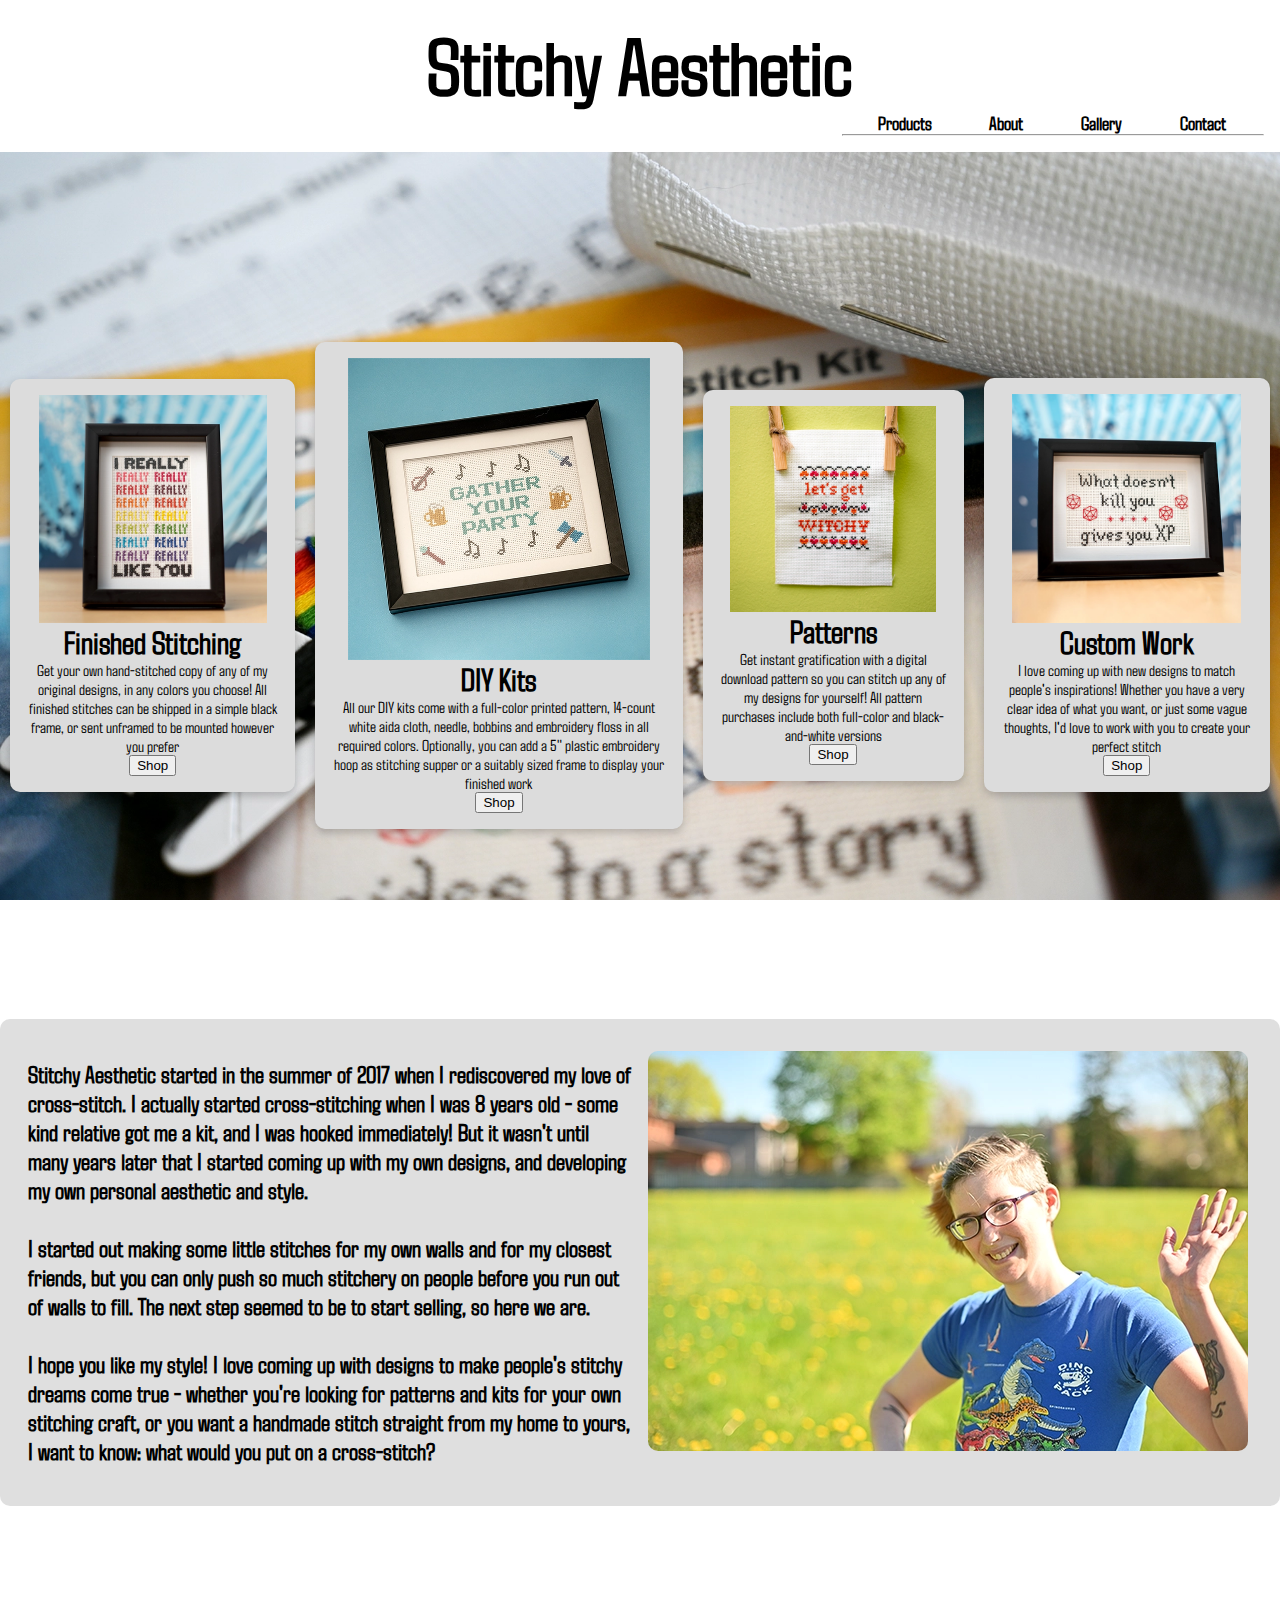
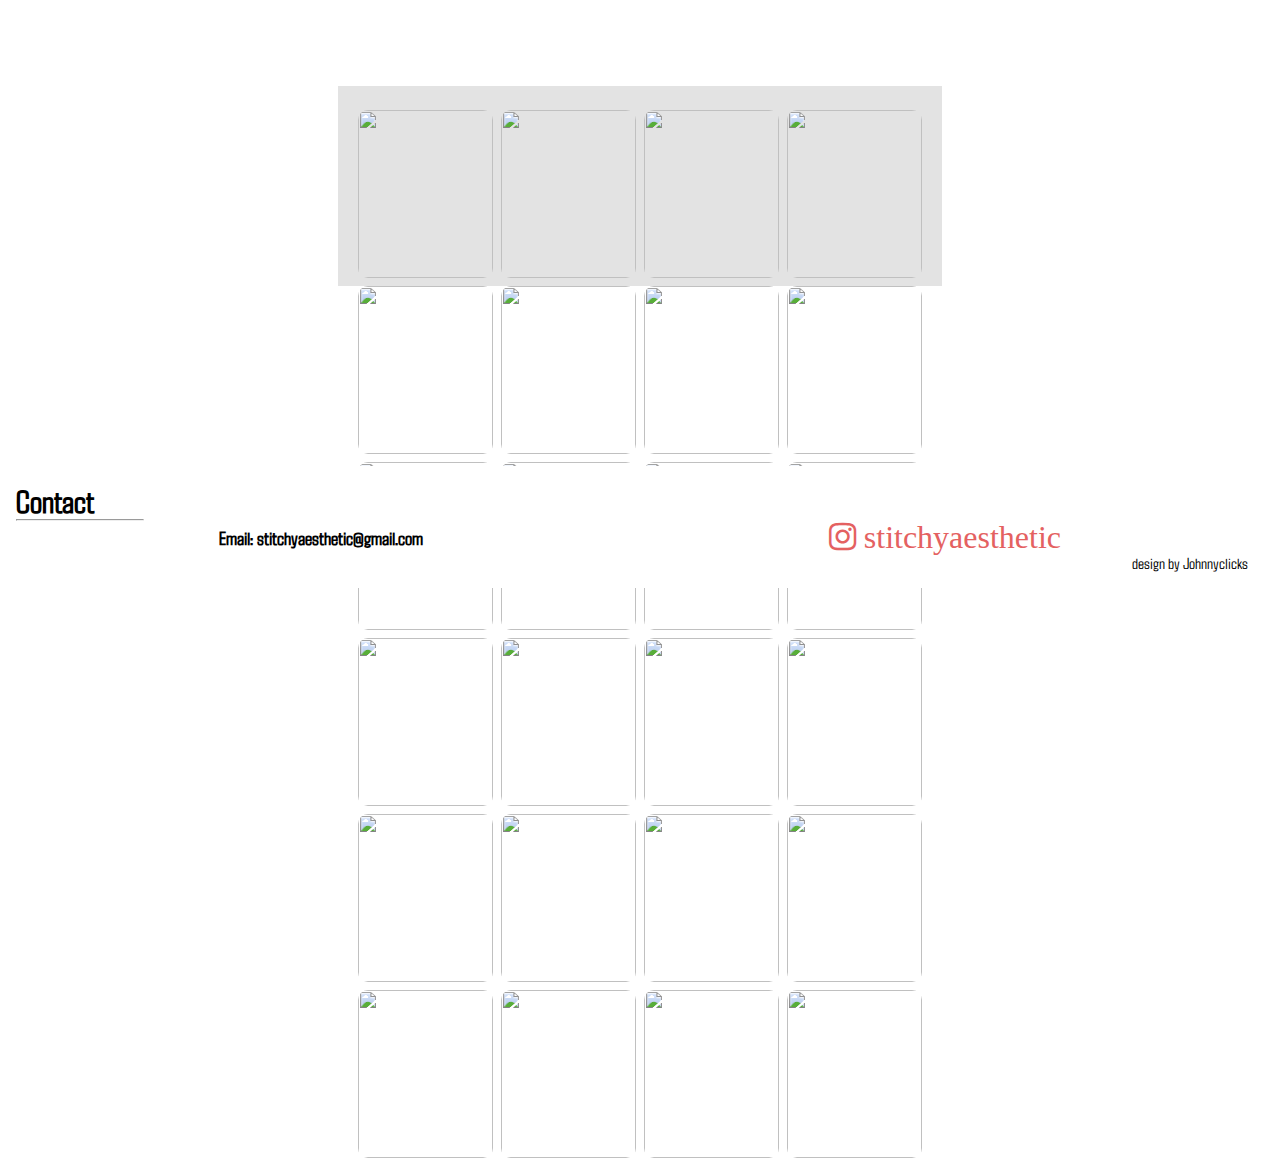
==== commit 054620a8: "Update index.html" ====
--- a/index.html
+++ b/index.html
@@ -6,20 +6,57 @@
         <title>Stitchy Aesthetic</title>
         <link rel="stylesheet" type="text/css" href="style.css"/>
         <link rel="stylesheet" href="https://cdnjs.cloudflare.com/ajax/libs/font-awesome/4.7.0/css/font-awesome.min.css">
+        <link rel="preconnect" href="https://fonts.googleapis.com">
+        <link rel="preconnect" href="https://fonts.gstatic.com" crossorigin>
+        <link href="https://fonts.googleapis.com/css2?family=Kumbh+Sans:wght@100..900&display=swap" rel="stylesheet">
     </head>
     <body>
         <nav id="navbar">
             <h1 class="pointer">Stitchy Aesthetic</h1>
             <div id="buttons">
-                <a href="#about">About</a>
-                <a href="#products">Products</a>
-                <a href="#gallery">Gallery</a>
-                <a href="#contact">Contact</a>
+                <a href="#productsT">Products</a>
+                <a href="#aboutT">About</a>
+                <a href="#galleryT">Gallery</a>
+                <a href="#contactT">Contact</a>
             </div>
             <hr class="hrnav">
         </nav>
         <div id="contentbox">
-            <div class="buffer"></div>
+            <div class="buffer" id="productsT"></div>
+
+            <main id="products">
+                <div class="card">
+                    <img src="lone.webp" alt="Finished Stitching">
+                    <h2 class="pointer">Finished Stitching</h2>
+                    <p class="pointer">Get your own hand-stitched copy of any of my original designs, in any colors you choose! All finished stitches can be shipped in a simple black frame, or sent unframed to be mounted however you prefer
+                    </p>
+                    <p><button><a href="https://stitchyaesthetic.etsy.com/?etsrc=sdt&section_id=21970499" target="_blank">Shop</a></button></p>
+                </div>
+
+                <div class="card">
+                    <img src="ltwo.webp" alt="DIY Kits">
+                    <h2 class="pointer">DIY Kits</h2>
+                    <p class="pointer">All our DIY kits come with a full-color printed pattern, 14-count white aida cloth, needle, bobbins and embroidery floss in all required colors. Optionally, you can add a 5" plastic embroidery hoop as stitching supper or a suitably sized frame to display your finished work</p>
+                    <p><button><a href="https://stitchyaesthetic.etsy.com/?etsrc=sdt&section_id=27675364" target="_blank">Shop</a></button></p>
+                </div>
+
+                <div class="card">
+                    <img src="lthree.webp" alt="Patterns">
+                    <h2 class="pointer">Patterns</h2>
+                    <p class="pointer">Get instant gratification with a digital download pattern so you can stitch up any of my designs for yourself! All pattern purchases include both full-color and black-and-white versions</p>
+                    <p><button><a href="https://stitchyaesthetic.etsy.com/?etsrc=sdt&section_id=21957484" target="_blank">Shop</a></button></p>
+                </div>
+
+                <div class="card">
+                    <img src="lfour.webp" alt="Custom Work">
+                    <h2 class="pointer">Custom Work</h2>
+                    <p class="pointer">I love coming up with new designs to match people's inspirations! Whether you have a very clear idea of what you want, or just some vague thoughts, I'd love to work with you to create your perfect stitch</p>
+                    <p><button><a href="https://stitchyaesthetic.etsy.com/?etsrc=sdt&section_id=21970501" target="_blank">Shop</a></button></p>
+                </div>
+            </main>
+
+            <div class="buffer" id="aboutT"></div>
+
             <article id="about">
                 <img src="love.webp" id="biopic" alt="Artist behind Stitchy Aesthetic">
                 <p class="pointer">
@@ -28,38 +65,8 @@
                     I hope you like my style! I love coming up with designs to make people's stitchy dreams come true - whether you're looking for patterns and kits for your own stitching craft, or you want a handmade stitch straight from my home to yours, I want to know: what would you put on a cross-stitch?
                 </p>
             </article>
-            <div class="buffer"></div>
-            <main id="products">
-                <div class="card">
-                    <img src="lone.webp" alt="Finished Stitching">
-                    <h2 class="pointer">Finished Stitching</h2>
-                    <p class="pointer">Get your own hand-stitched copy of any of my original designs, in any colors you choose! All finished stitches can be shipped in a simple black frame, or sent unframed to be mounted however you prefer
-                    </p>
-                    <p><button><a href="https://stitchyaesthetic.etsy.com/?etsrc=sdt&section_id=21970499" target="_blank">Order</a></button></p>
-                </div>
-
-                <div class="card">
-                    <img src="ltwo.webp" alt="DIY Kit">
-                    <h2 class="pointer">DIY Kit</h2>
-                    <p class="pointer">All our DIY kits come with a full-color printed pattern, 14-count white aida cloth, needle, bobbins and embroidery floss in all required colors. Optionally, you can add a 5" plastic embroidery hoop as stitching supper or a suitably sized frame to display your finished work</p>
-                    <p><button><a href="https://stitchyaesthetic.etsy.com/?etsrc=sdt&section_id=27675364" target="_blank">Order</a></button></p>
-                </div>
-
-                <div class="card">
-                    <img src="lthree.webp" alt="Patterns">
-                    <h2 class="pointer">Patterns</h2>
-                    <p class="pointer">Get instant gratification with a digital download pattern so you can stitch up any of my designs for yourself! All pattern purchases include both full-color and black-and-white versions</p>
-                    <p><button><a href="https://stitchyaesthetic.etsy.com/?etsrc=sdt&section_id=21957484" target="_blank">Order</a></button></p>
-                </div>
-
-                <div class="card">
-                    <img src="lfour.webp" alt="Custom Work">
-                    <h2 class="pointer">Custom Work</h2>
-                    <p class="pointer">I love coming up with new designs to match people's inspirations! Whether you have a very clear idea of what you want, or just some vague thoughts, I'd love to work with you to create your perfect stitch</p>
-                    <p><button><a href="https://stitchyaesthetic.etsy.com/?etsrc=sdt&section_id=21970501" target="_blank">Order</a></button></p>
-                </div>
-            </main>
-            <div class="buffer"></div>
+            
+            <div class="buffer" id="galleryT"></div>
 
             <!--image gallery-->
             <div class="row" id="gallery">
@@ -98,7 +105,7 @@
             </div>
             <!--image gallery ends-->
 
-            <div class="buffer"></div>
+            <div class="buffer" id="contactT"></div>
             <footer id="contact">
                 <h2 class="pointer">Contact</h2>
                 <hr class="hrcon">
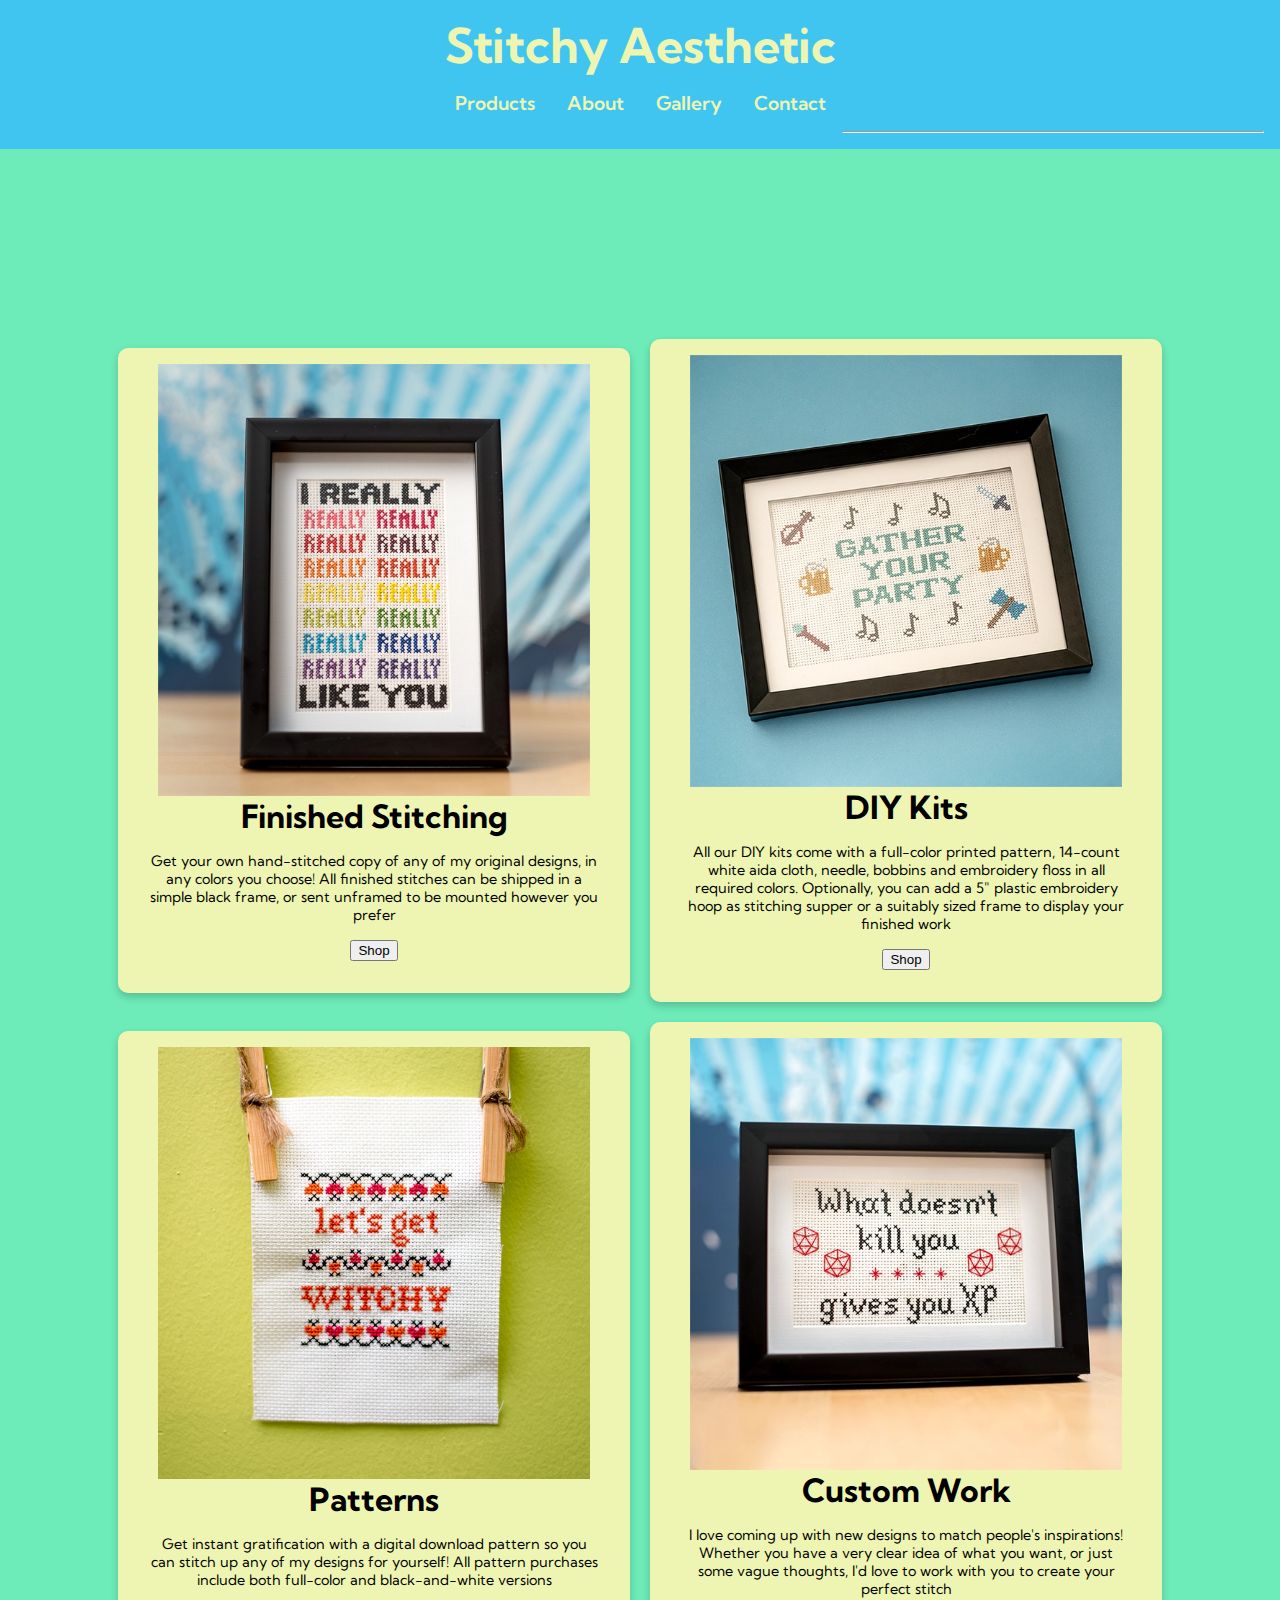
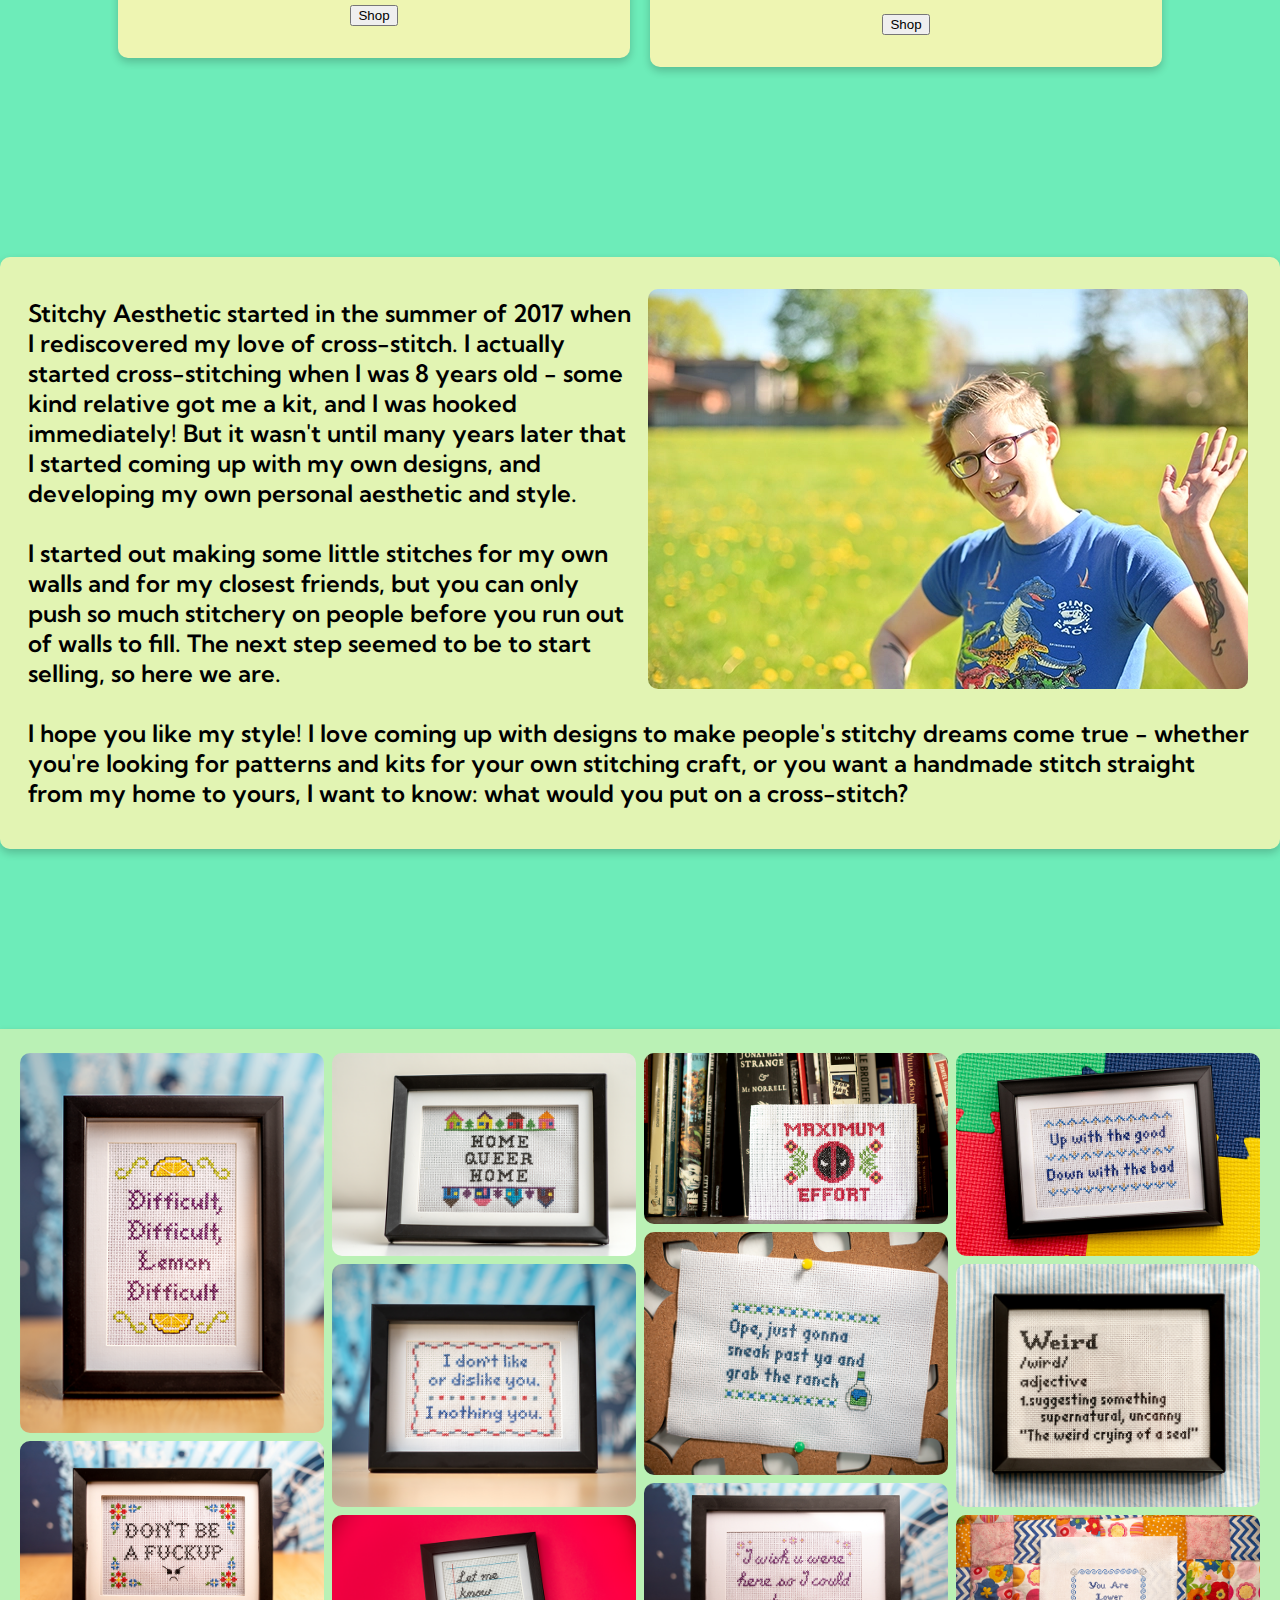
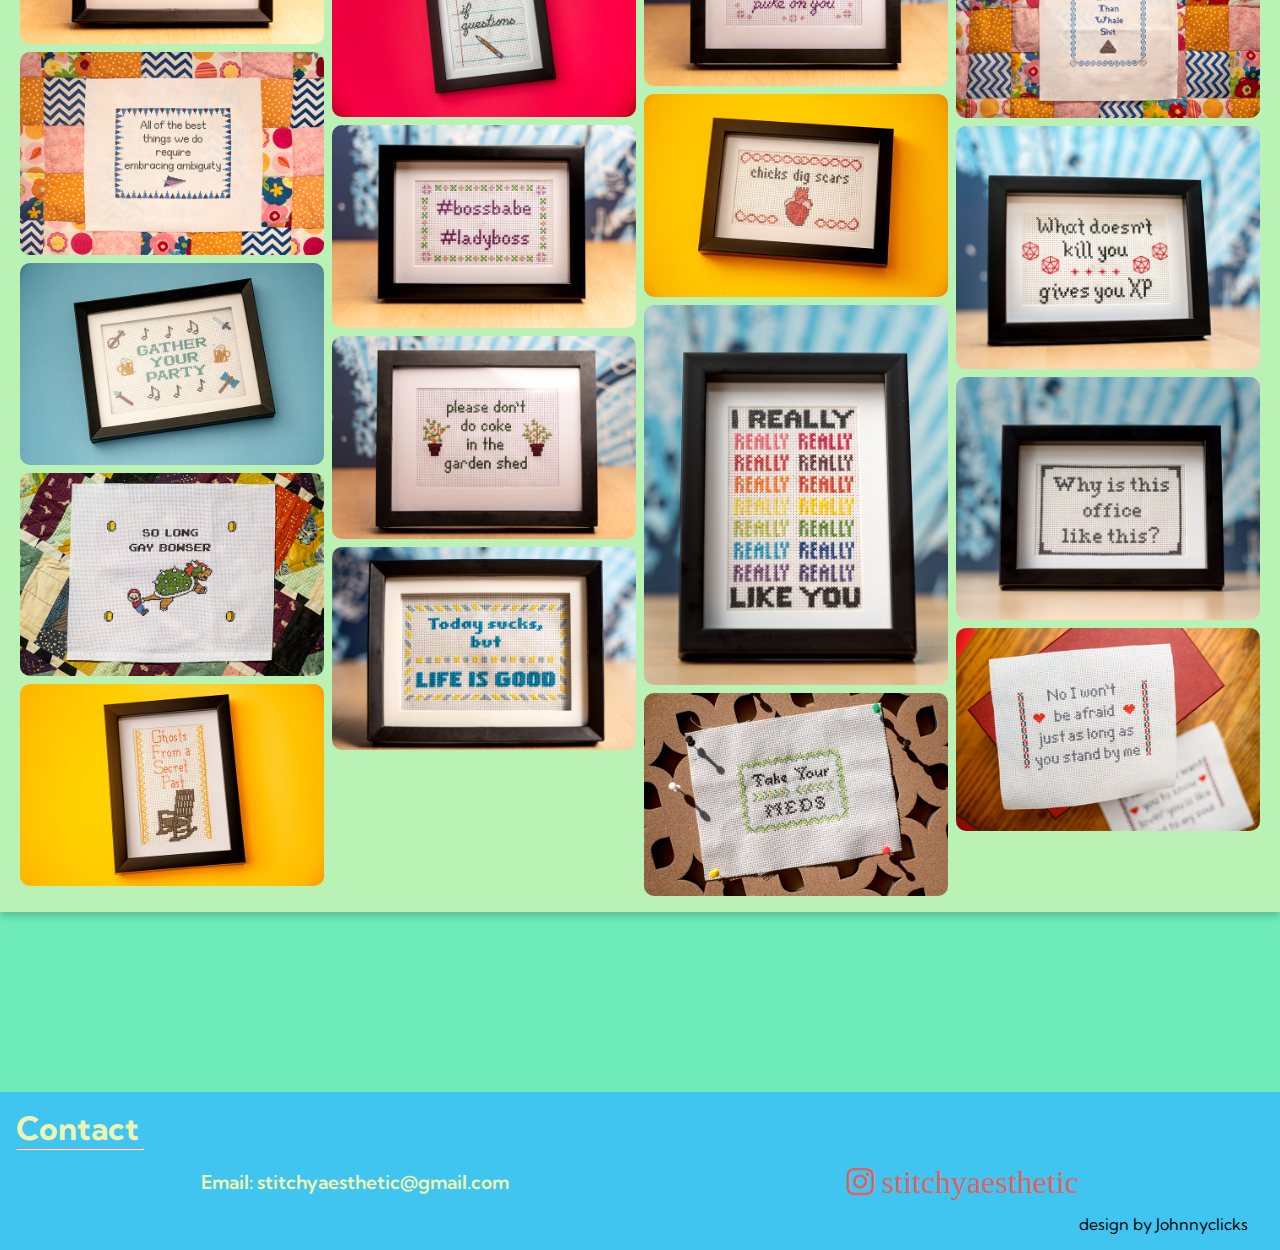
==== commit d7e63f49: "Update index.html" ====
--- a/index.html
+++ b/index.html
@@ -71,36 +71,36 @@
             <!--image gallery-->
             <div class="row" id="gallery">
                 <div class="column">
-                    <img src="gallery/lemon.webp" alt="">
-                    <img src="gallery/dontbe.webp" alt="">
-                    <img src="gallery/embraceambiguity.webp" alt="">
-                    <img src="gallery/gatherparty.webp" alt="">
-                    <img src="gallery/gaybowser.webp" alt="">
-                    <img src="gallery/ghosts.webp" alt="">
+                    <img src="lemon.webp" alt="">
+                    <img src="dontbe.webp" alt="">
+                    <img src="embraceambiguity.webp" alt="">
+                    <img src="gatherparty.webp" alt="">
+                    <img src="gaybowser.webp" alt="">
+                    <img src="ghosts.webp" alt="">
                 </div>
                 <div class="column">
-                    <img src="gallery/homequeerhome.webp" alt="">
-                    <img src="gallery/inothingyou.webp" alt="">
-                    <img src="gallery/ifquestions.webp" alt="">
-                    <img src="gallery/ladyboss.webp" alt="">
-                    <img src="gallery/gardenshed.webp" alt="">
-                    <img src="gallery/lifegood.webp" alt="">
+                    <img src="homequeerhome.webp" alt="">
+                    <img src="inothingyou.webp" alt="">
+                    <img src="ifquestions.webp" alt="">
+                    <img src="ladyboss.webp" alt="">
+                    <img src="gardenshed.webp" alt="">
+                    <img src="lifegood.webp" alt="">
                 </div>
                 <div class="column">
-                    <img src="gallery/maxeffort.webp" alt="">
-                    <img src="gallery/operanch.webp" alt="">
-                    <img src="gallery/pukeonyou.webp" alt="">
-                    <img src="gallery/scars.webp" alt="">
-                    <img src="gallery/ireallylikeu.webp" alt="">
-                    <img src="gallery/takeyomeds.webp" alt="">
+                    <img src="maxeffort.webp" alt="">
+                    <img src="operanch.webp" alt="">
+                    <img src="pukeonyou.webp" alt="">
+                    <img src="scars.webp" alt="">
+                    <img src="ireallylikeu.webp" alt="">
+                    <img src="takeyomeds.webp" alt="">
                 </div>
                 <div class="column">
-                    <img src="gallery/upgood.webp" alt="">
-                    <img src="gallery/weird.webp" alt="">
-                    <img src="gallery/whaleshit.webp" alt="">
-                    <img src="gallery/whatxp.webp" alt="">
-                    <img src="gallery/whyoffice.webp" alt="">
-                    <img src="gallery/wontbeafraid.webp" alt="">
+                    <img src="upgood.webp" alt="">
+                    <img src="weird.webp" alt="">
+                    <img src="whaleshit.webp" alt="">
+                    <img src="whatxp.webp" alt="">
+                    <img src="whyoffice.webp" alt="">
+                    <img src="wontbeafraid.webp" alt="">
                 </div>
             </div>
             <!--image gallery ends-->
--- a/style.css
+++ b/style.css
@@ -13,11 +13,13 @@
 }
 
 body, html {
-    background: url(sbg.webp) no-repeat center center fixed;
+    /*background: url(sbg.webp) no-repeat center center fixed;*/
+    background: #6decb9; 
     background-size: cover;
     scrollbar-width: none; /* for Firefox */
     -ms-overflow-style: none; /* for Internet Explorer, Edge */
-    font-family: agdasima, sans-serif;
+    /*font-family: agdasima, sans-serif;*/
+    font-family: "Kumbh Sans", sans-serif;
     scroll-behavior: smooth;
 }
 
@@ -28,14 +30,26 @@
 }
 
 #navbar {
-    /*background-color: rgba(63, 197, 240, 1);*/
-    background-color: rgba(255, 255, 255, 1);
+    background-color: rgba(63, 197, 240, 1);
+    /*background-color: rgba(255, 255, 255, 1);*/
     position: -webkit-sticky;
     position: sticky;
     width: 100vw;
-    padding: 1em;
+    padding: 1rem;
     top: 0;
     z-index: 4;
+}
+
+#buttons a:hover {
+    transform: scale(1.2);
+}
+
+#email:hover {
+    transform: scale(1.2);
+}
+
+i:hover {
+    transform: scale(1.2);
 }
 
 .hrnav {
@@ -45,33 +59,35 @@
 
 @media screen and (max-width: 1200px) {
     .hrnav {
-        max-width: 50vw;
+        max-width: 75vw;
+        margin: auto;
     }
 }
 
 .buffer {
+    width: 100vw;
+    height: 20vh;
+}
+
+#buttons {
     width: 100%;
-    height: 20vh;
-}
-
-#buttons {
     display: flex;
     justify-content: end;
 }
 
 #buttons a {
-    margin: 0 2em 0 1em;
-    font-size: 1.2em;
+    margin: 0 2rem 0 1rem;
+    font-size: 1.2rem;
     font-weight: 600;
-    color: rgba(0, 0, 0, 1);
-    /*color: rgba(238, 245, 178, 1);*/
+    /*color: rgba(0, 0, 0, 1);*/
+    color: rgba(238, 245, 178, 1);
 }
 
 h1 {
     text-align: center;
-    font-size: 5em;
-    /*color: rgba(238, 245, 178, 1);*/
-    color: rgba(0, 0, 0, 1);
+    font-size: 5rem;
+    color: rgba(238, 245, 178, 1);
+    /*color: rgba(0, 0, 0, 1);*/
     animation: fadeIn 2s;
 }
 
@@ -80,29 +96,46 @@
     100% {opacity: 1;}
 }
 
+@media screen and (max-width: 1500px) {
+    h1 {
+        font-size: 3rem;
+    }
+    #buttons {
+        justify-content: center;
+    }
+    #buttons a {
+        font-size: 1.2rem;
+        margin: 1rem;
+    }
+}
+
 #biopic {
     top: 0;
     max-height: 90%;
+    max-width: 90%;
     float: right;
-    margin: 1em;
+    margin: 1rem;
     border-radius: 10px;
 }
 
 #about {
-    padding: 1em;
-    /*background-color: rgba(238, 245, 178, 0.9);*/
-    background-color: rgba(220, 220, 220, 0.9);
+    width: 100vw;
+    padding: 1rem;
+    background-color: rgba(238, 245, 178, 0.9);
+    /*background-color: rgba(220, 220, 220, 0.9);*/
     border-radius: 10px;
+    box-shadow: 0 4px 8px 0 rgba(0, 0, 0, 0.2);
 }
 
 #about p {
     margin: 2% 1% 2% 1%;
-    font-size: 1.5em;
+    font-size: 1.5rem;
     font-weight: 600;
 }
 
 #products {
     display: flex;
+    flex-wrap: wrap;
     justify-content: center;
     align-items: center;
 }
@@ -117,11 +150,41 @@
   max-width: 400px;
   margin: 10px;
   border-radius: 10px;
-  /*background-color: rgba(238, 245, 178, 1);*/
-  background-color: rgba(220, 220, 220, 1);
+  background-color: rgba(238, 245, 178, 1);
+  /*background-color: rgba(220, 220, 220, 1);*/
   text-align: center;
   font-family: inherit;
-  padding: 1em;
+  padding: 1rem;
+}
+
+.card p {
+    margin: 1rem;
+}
+
+.card button:hover {
+  opacity: 0.7;
+}
+
+@media only screen and (max-width: 1500px) {
+    .card {
+        max-width: 40vw;
+        font-size: 0.9rem;
+        margin: 10px;
+    }
+    h2 {
+    	font-size: 1.5rem;
+    }
+}
+
+@media only screen and (max-width: 600px) {
+    .card {
+        max-width: 90vw;
+        font-size: 0.8rem;
+        margin: 5px;
+    }
+    h2 {
+    	font-size: 1.5rem;
+    }
 }
 
 a {
@@ -130,15 +193,15 @@
 }
 
 #contact {
-    /*background-color: rgba(63, 197, 240, 1);*/
-    background-color: rgba(255, 255, 255, 1);
+    background-color: rgba(63, 197, 240, 1);
+    /*background-color: rgba(255, 255, 255, 1);*/
     color: rgba(0, 0, 0, 1);
-    width: 100%;
-    padding: 1em;
+    width: 100vw;
+    padding: 1rem;
 }
 
 h2 {
-    font-size: 2em;
+    font-size: 2rem;
     left: 0;
 }
 
@@ -153,21 +216,27 @@
     }
 }
 
+footer h2 {
+    color: rgba(238, 245, 178, 1);
+}
+
 #socials {
     display: flex;
+    flex-wrap: wrap;
     justify-content: space-around;
     align-items: center;
-    color: rgba(0, 0, 0, 1)
-    /*color: rgba(238, 245, 178, 1);*/
+    /*color: rgba(0, 0, 0, 1)*/
+    color: rgba(238, 245, 178, 1);
+    padding: 1rem;
 }
 
 #email {
-    font-size: 1.2em;
+    font-size: 1.2rem;
     font-weight: 600;
 }
 
 #dcred {
-    margin: 0 1em;
+    margin: 0 1rem;
 }
 
 .holder {
@@ -179,9 +248,10 @@
 /*GALLERY*/
 
 #gallery {
-    /*background-color: rgba(238, 245, 178, 0.6);*/
-    background-color: rgba(220, 220, 220, 0.8);
-    padding: 1em;
+    background-color: rgba(238, 245, 178, 0.6);
+    /*background-color: rgba(220, 220, 220, 0.8);*/
+    padding: 1rem;
+    box-shadow: 0 4px 8px 0 rgba(0, 0, 0, 0.2);
 }
 
 .row {
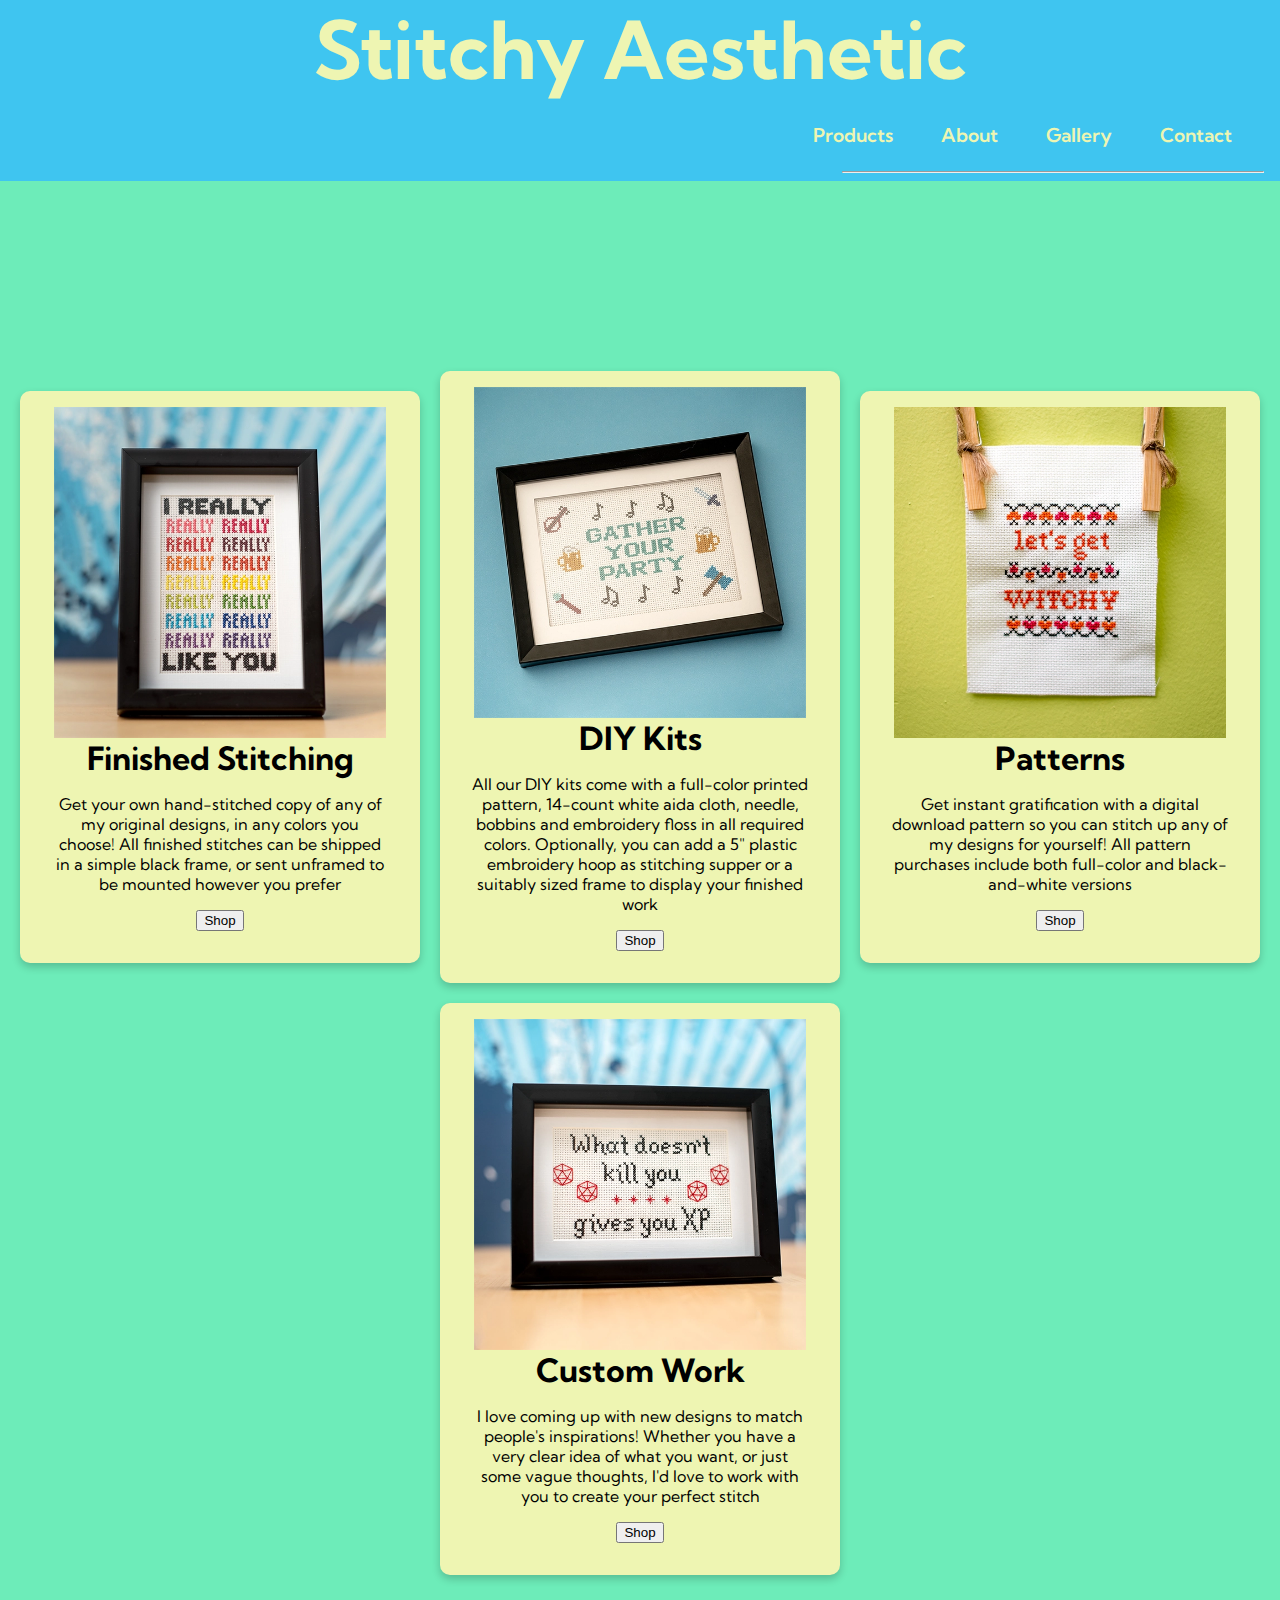
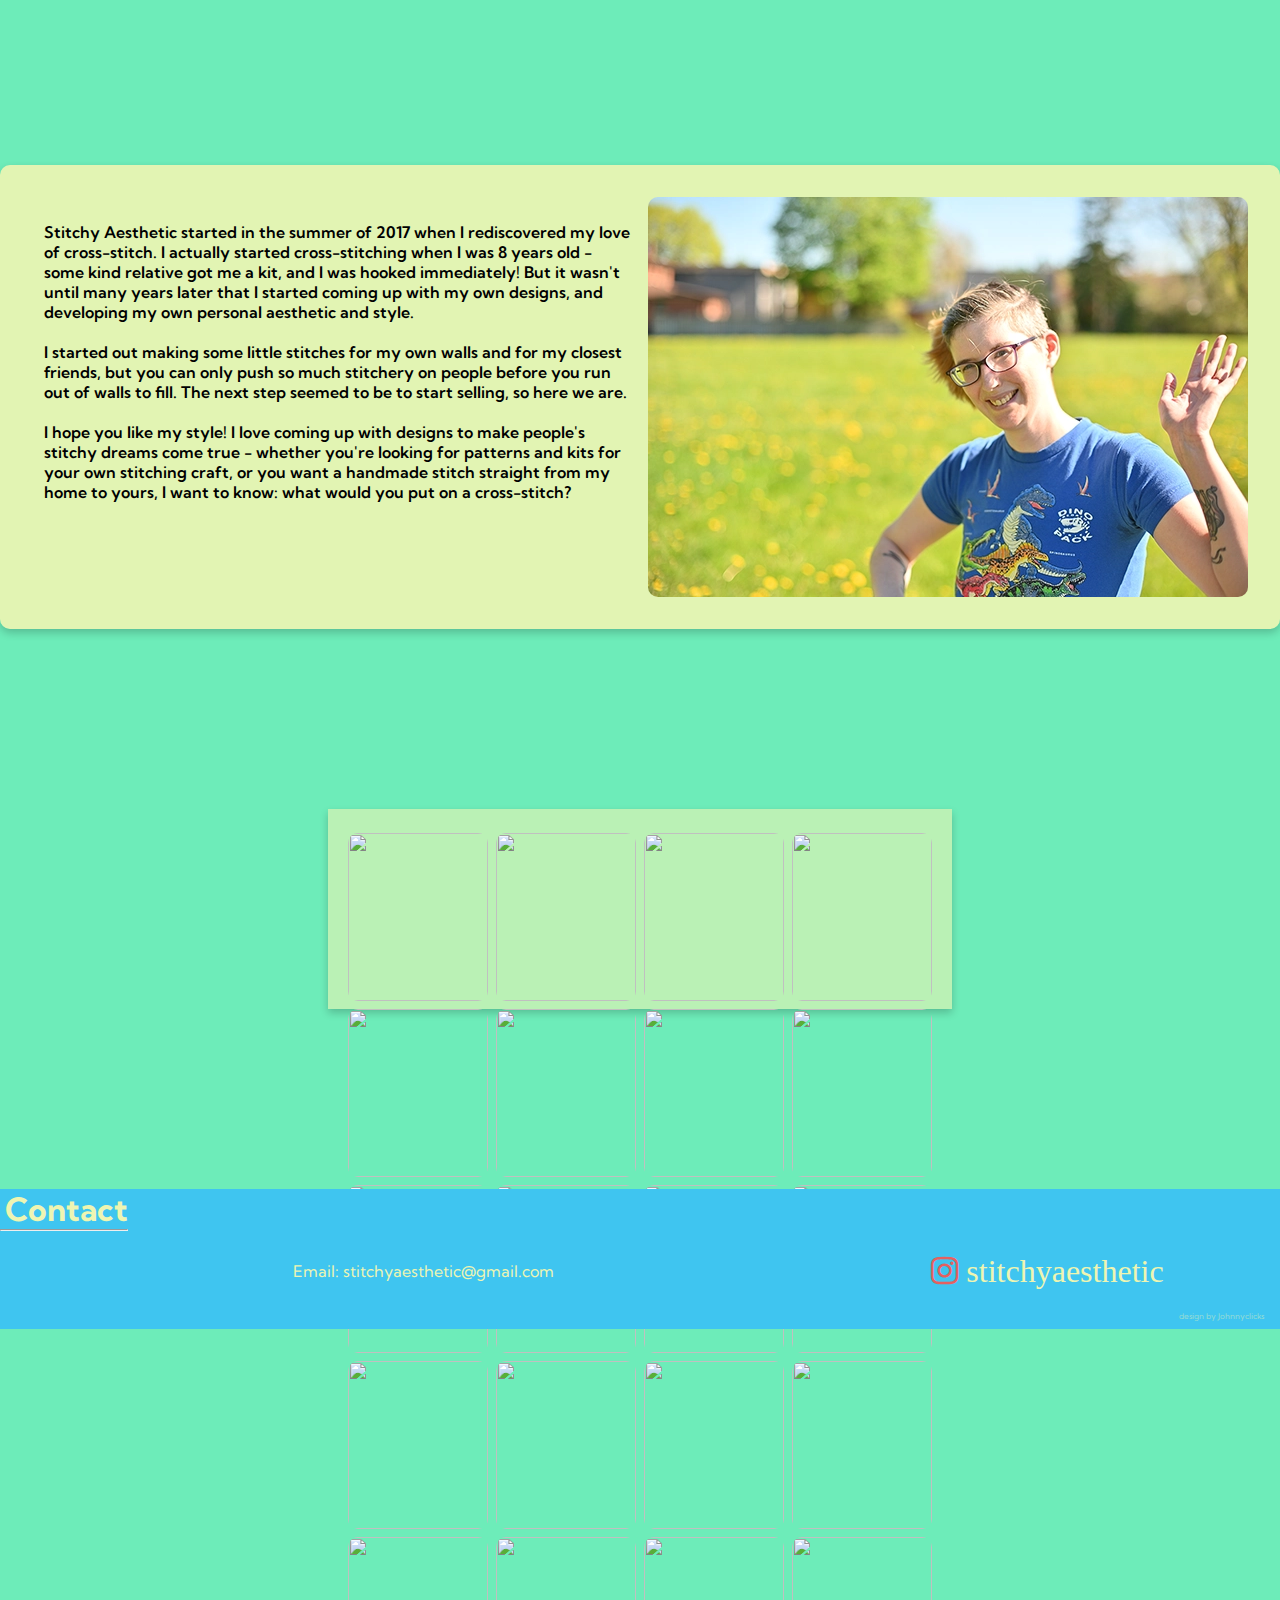
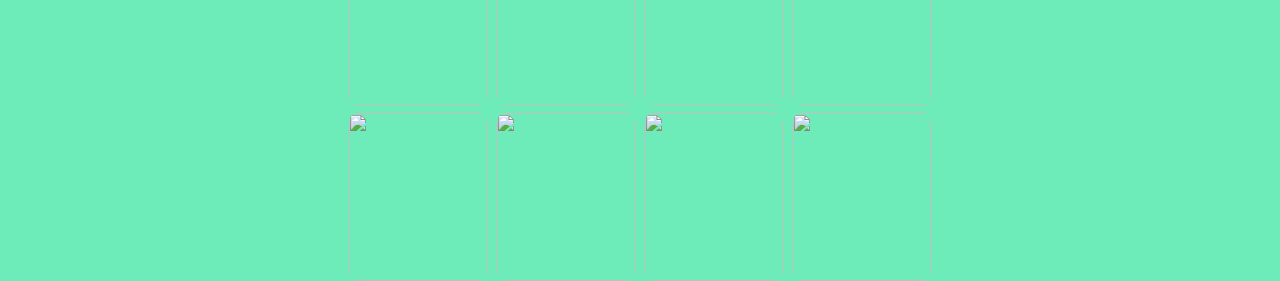
==== commit 53e057f2: "Update index.html" ====
--- a/index.html
+++ b/index.html
@@ -71,36 +71,36 @@
             <!--image gallery-->
             <div class="row" id="gallery">
                 <div class="column">
-                    <img src="lemon.webp" alt="">
-                    <img src="dontbe.webp" alt="">
-                    <img src="embraceambiguity.webp" alt="">
-                    <img src="gatherparty.webp" alt="">
-                    <img src="gaybowser.webp" alt="">
-                    <img src="ghosts.webp" alt="">
+                    <img src="gallery/lemon.webp" alt="">
+                    <img src="gallery/dontbe.webp" alt="">
+                    <img src="gallery/embraceambiguity.webp" alt="">
+                    <img src="gallery/gatherparty.webp" alt="">
+                    <img src="gallery/gaybowser.webp" alt="">
+                    <img src="gallery/ghosts.webp" alt="">
                 </div>
                 <div class="column">
-                    <img src="homequeerhome.webp" alt="">
-                    <img src="inothingyou.webp" alt="">
-                    <img src="ifquestions.webp" alt="">
-                    <img src="ladyboss.webp" alt="">
-                    <img src="gardenshed.webp" alt="">
-                    <img src="lifegood.webp" alt="">
+                    <img src="gallery/homequeerhome.webp" alt="">
+                    <img src="gallery/inothingyou.webp" alt="">
+                    <img src="gallery/ifquestions.webp" alt="">
+                    <img src="gallery/ladyboss.webp" alt="">
+                    <img src="gallery/gardenshed.webp" alt="">
+                    <img src="gallery/lifegood.webp" alt="">
                 </div>
                 <div class="column">
-                    <img src="maxeffort.webp" alt="">
-                    <img src="operanch.webp" alt="">
-                    <img src="pukeonyou.webp" alt="">
-                    <img src="scars.webp" alt="">
-                    <img src="ireallylikeu.webp" alt="">
-                    <img src="takeyomeds.webp" alt="">
+                    <img src="gallery/maxeffort.webp" alt="">
+                    <img src="gallery/operanch.webp" alt="">
+                    <img src="gallery/pukeonyou.webp" alt="">
+                    <img src="gallery/scars.webp" alt="">
+                    <img src="gallery/ireallylikeu.webp" alt="">
+                    <img src="gallery/takeyomeds.webp" alt="">
                 </div>
                 <div class="column">
-                    <img src="upgood.webp" alt="">
-                    <img src="weird.webp" alt="">
-                    <img src="whaleshit.webp" alt="">
-                    <img src="whatxp.webp" alt="">
-                    <img src="whyoffice.webp" alt="">
-                    <img src="wontbeafraid.webp" alt="">
+                    <img src="gallery/upgood.webp" alt="">
+                    <img src="gallery/weird.webp" alt="">
+                    <img src="gallery/whaleshit.webp" alt="">
+                    <img src="gallery/whatxp.webp" alt="">
+                    <img src="gallery/whyoffice.webp" alt="">
+                    <img src="gallery/wontbeafraid.webp" alt="">
                 </div>
             </div>
             <!--image gallery ends-->
@@ -110,8 +110,9 @@
                 <h2 class="pointer">Contact</h2>
                 <hr class="hrcon">
                 <div id="socials">
-                    <p id="email" class="pointer">
-                        Email:<a href="mailto:stitchyaesthetic@gmail.com">  stitchyaesthetic@gmail.com</a>
+                    <!--<p id="email" class="pointer">-->
+                    <p></p>
+                        Email: stitchyaesthetic@gmail.com<!--<a href="mailto:stitchyaesthetic@gmail.com">  stitchyaesthetic@gmail.com</a>-->
                     </p>
                     <i class="fa fa-instagram" style="font-size:2em;color:#e46161;">
                         <a href="https://www.instagram.com/stitchyaesthetic/?hl=en">stitchyaesthetic</a>
--- a/style.css
+++ b/style.css
@@ -14,8 +14,9 @@
 
 body, html {
     /*background: url(sbg.webp) no-repeat center center fixed;*/
-    background: #6decb9; 
-    background-size: cover;
+    background: #6decb9;
+    width: 100vw;
+    /*background-size: cover;*/
     scrollbar-width: none; /* for Firefox */
     -ms-overflow-style: none; /* for Internet Explorer, Edge */
     /*font-family: agdasima, sans-serif;*/
@@ -35,9 +36,13 @@
     position: -webkit-sticky;
     position: sticky;
     width: 100vw;
-    padding: 1rem;
     top: 0;
+    padding: 0 1rem 0.5rem 1rem; 
     z-index: 4;
+}
+
+i {
+    padding: 0.5rem;
 }
 
 #buttons a:hover {
@@ -70,6 +75,7 @@
 }
 
 #buttons {
+    padding: 1.5rem 0;
     width: 100%;
     display: flex;
     justify-content: end;
@@ -96,16 +102,19 @@
     100% {opacity: 1;}
 }
 
-@media screen and (max-width: 1500px) {
+@media screen and (max-width: 1200px) {
+    #navbar {
+        padding-top: 0.5rem;
+    }
     h1 {
-        font-size: 3rem;
+        font-size: 2rem;
     }
     #buttons {
         justify-content: center;
+        padding-left: 1rem;
     }
     #buttons a {
-        font-size: 1.2rem;
-        margin: 1rem;
+        font-size: 0.8rem;
     }
 }
 
@@ -129,8 +138,9 @@
 
 #about p {
     margin: 2% 1% 2% 1%;
-    font-size: 1.5rem;
+    font-size: 1rem;
     font-weight: 600;
+    padding: 1rem;
 }
 
 #products {
@@ -165,7 +175,7 @@
   opacity: 0.7;
 }
 
-@media only screen and (max-width: 1500px) {
+@media only screen and (max-width: 1200px) {
     .card {
         max-width: 40vw;
         font-size: 0.9rem;
@@ -173,6 +183,9 @@
     }
     h2 {
     	font-size: 1.5rem;
+    }
+    #about p {
+        font-size: 0.8rem;
     }
 }
 
@@ -197,7 +210,6 @@
     /*background-color: rgba(255, 255, 255, 1);*/
     color: rgba(0, 0, 0, 1);
     width: 100vw;
-    padding: 1rem;
 }
 
 h2 {
@@ -212,11 +224,13 @@
 
 @media screen and (max-width: 1200px) {
     .hrcon {
-        max-width: 20vw;
+        max-width: 25vw;
+        margin-left: 0.3rem;
     }
 }
 
 footer h2 {
+    padding-left: 0.3rem;
     color: rgba(238, 245, 178, 1);
 }
 
@@ -233,9 +247,16 @@
 #email {
     font-size: 1.2rem;
     font-weight: 600;
+    margin: 1rem 0;
+}
+
+i a {
+    color: rgba(238, 245, 178, 1);
 }
 
 #dcred {
+    color: rgba(238, 245, 178, 0.5);
+    font-size: 0.5rem;
     margin: 0 1rem;
 }
 
@@ -243,6 +264,7 @@
     width: 100%;
     display: flex;
     justify-content: flex-end;
+    padding-bottom: 0.5rem;
 }
 
 /*GALLERY*/
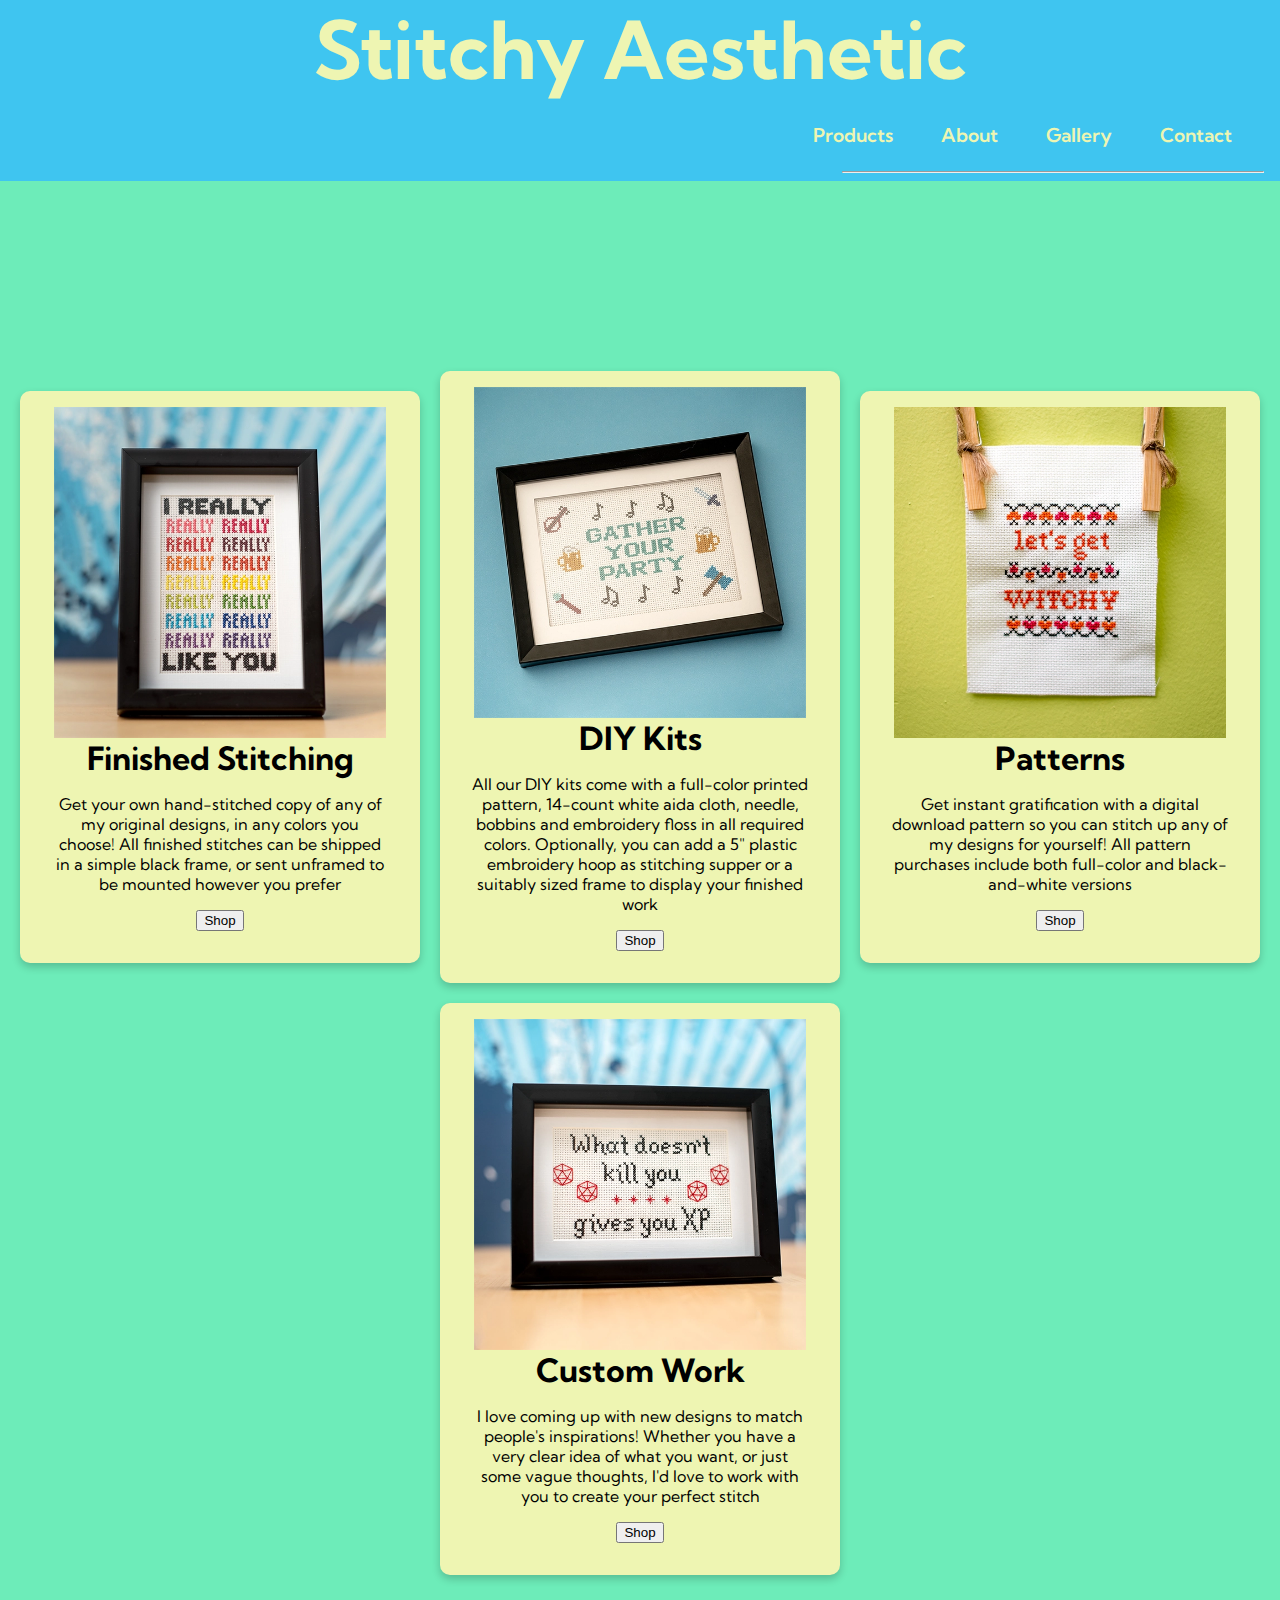
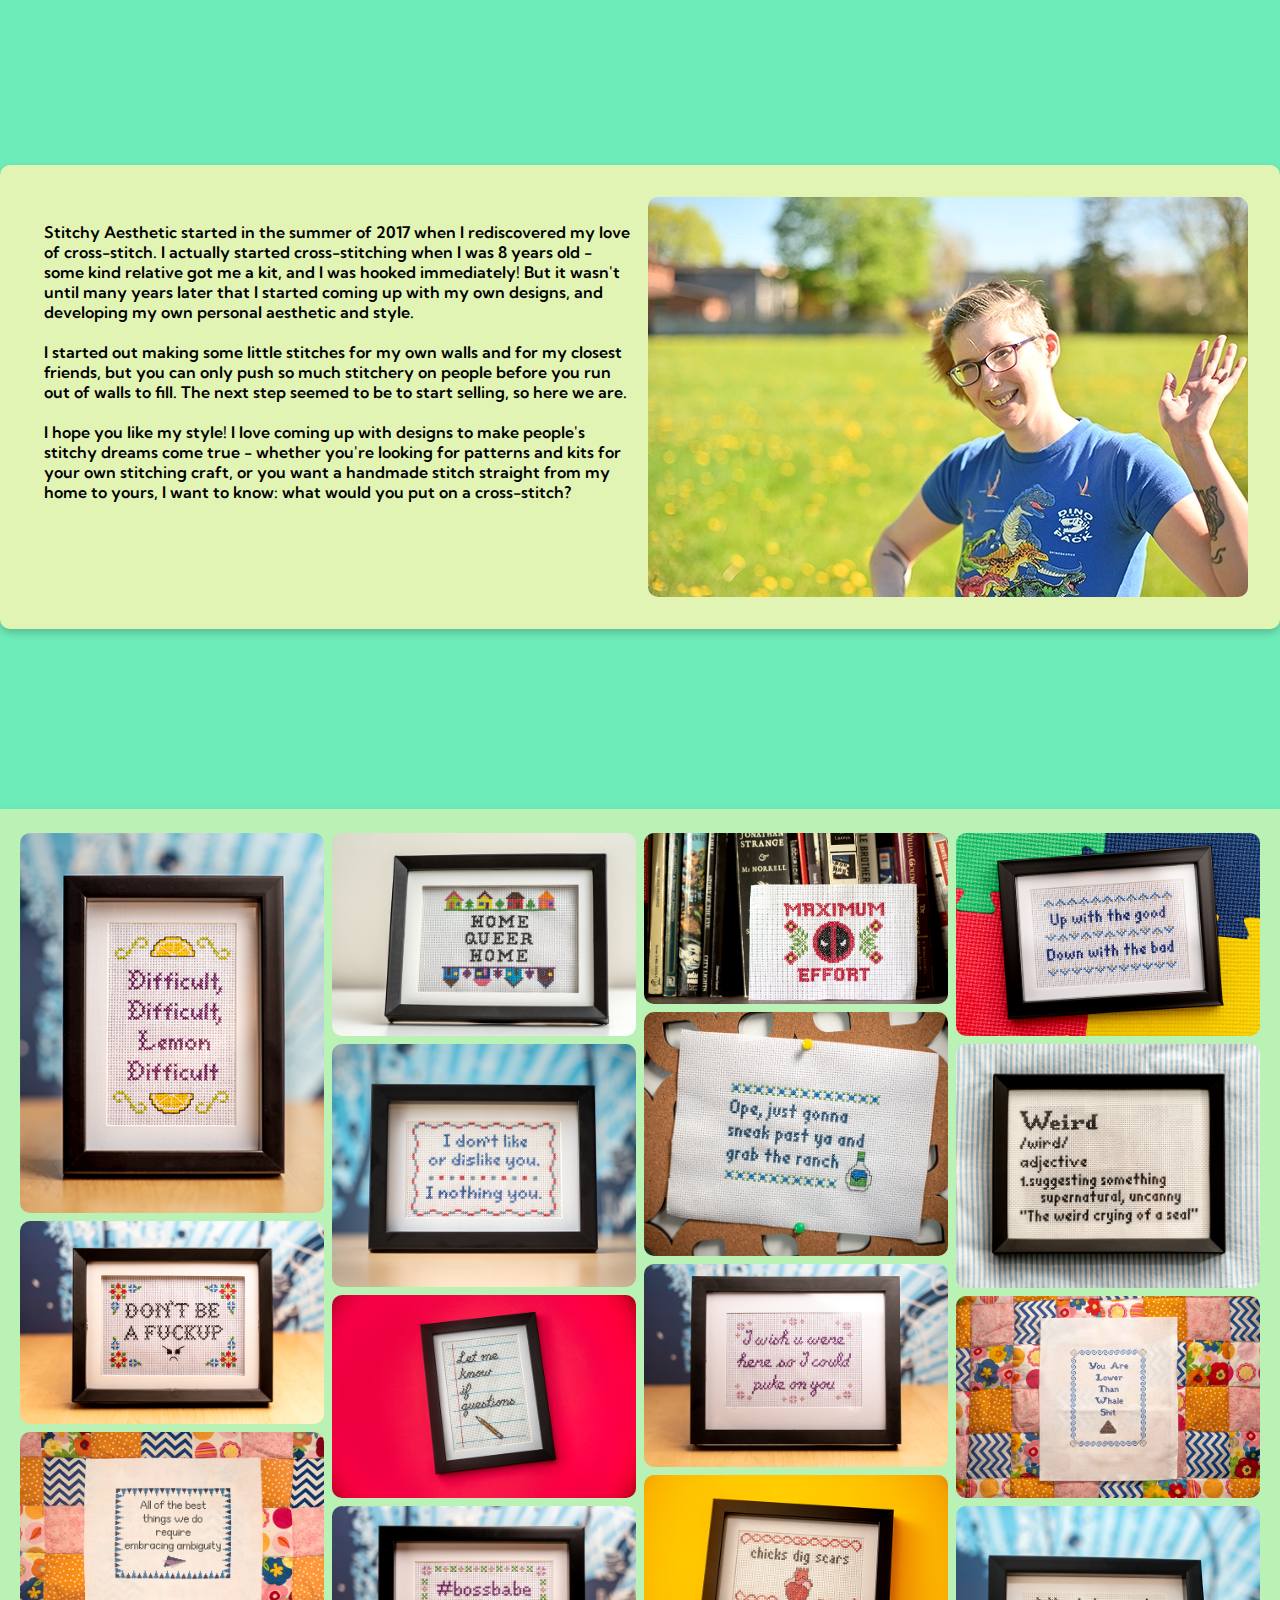
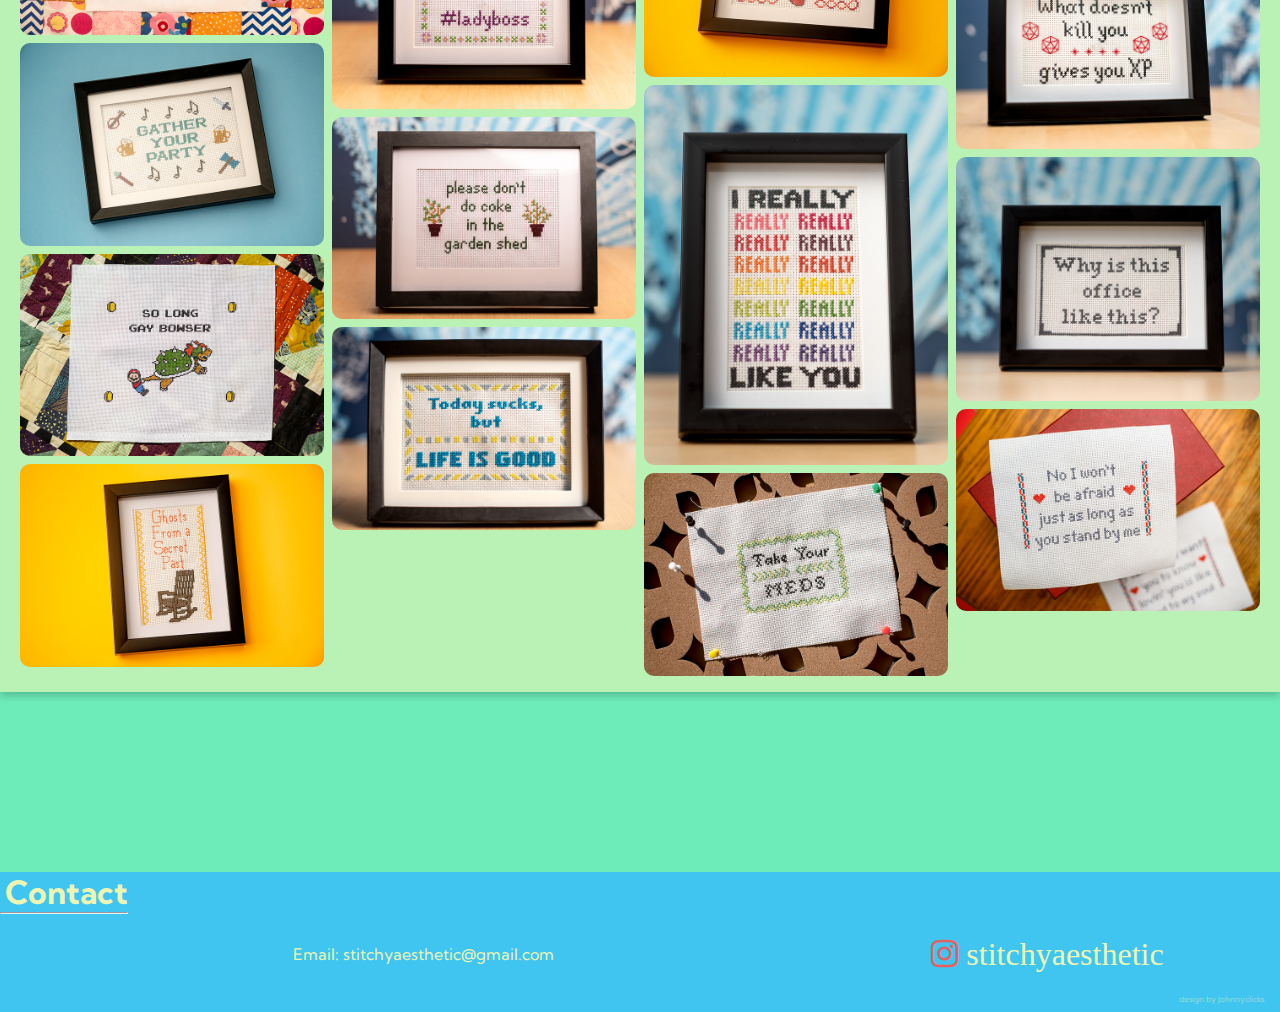
==== commit f3d33cd9: "Update index.html" ====
--- a/index.html
+++ b/index.html
@@ -3,7 +3,13 @@
         <meta charset="UTF-8"/>
         <meta http-equiv="X-UA-Compatible" content="IE=edge"/>
         <meta name="viewport" content="width=device-width, initial-scale=1.0"/>
-        <title>Stitchy Aesthetic</title>
+        <title>Stitchy Aesthetic - Handcrafted Cross-Stitch Designs and Kits</title>
+
+        <!-- Meta Descriptions and Keywords -->
+        </title> <!-- Meta Descriptions and Keywords --> <meta name="description" content="Stitchy Aesthetic offers handcrafted cross-stitch designs, DIY kits, patterns, and custom work to bring your stitching dreams to life.">
+        <meta name="keywords" content="cross-stitch, handcrafted, DIY kits, patterns, custom stitching, embroidery, Stitchy Aesthetic">
+
+        <!-- Stylesheets and Fonts -->
         <link rel="stylesheet" type="text/css" href="style.css"/>
         <link rel="stylesheet" href="https://cdnjs.cloudflare.com/ajax/libs/font-awesome/4.7.0/css/font-awesome.min.css">
         <link rel="preconnect" href="https://fonts.googleapis.com">
@@ -26,7 +32,7 @@
 
             <main id="products">
                 <div class="card">
-                    <img src="lone.webp" alt="Finished Stitching">
+                    <img src="lone.webp" alt=<img src="lone.webp" alt="Finished Stitching - Handcrafted cross-stitch designs in customizable colors">
                     <h2 class="pointer">Finished Stitching</h2>
                     <p class="pointer">Get your own hand-stitched copy of any of my original designs, in any colors you choose! All finished stitches can be shipped in a simple black frame, or sent unframed to be mounted however you prefer
                     </p>
@@ -71,36 +77,36 @@
             <!--image gallery-->
             <div class="row" id="gallery">
                 <div class="column">
-                    <img src="gallery/lemon.webp" alt="">
-                    <img src="gallery/dontbe.webp" alt="">
-                    <img src="gallery/embraceambiguity.webp" alt="">
-                    <img src="gallery/gatherparty.webp" alt="">
-                    <img src="gallery/gaybowser.webp" alt="">
-                    <img src="gallery/ghosts.webp" alt="">
+                    <img src="lemon.webp" alt="Cross-stitch design: Lemon">
+                    <img src="dontbe.webp" alt="Cross-stitch design: Don't Be">
+                    <img src="embraceambiguity.webp" alt="Cross-stitch design: Embrace Ambiguity">
+                    <img src="gatherparty.webp" alt="Cross-stitch design: Gather Party">
+                    <img src="gaybowser.webp" alt="Cross-stitch design: Gay Bowser">
+                    <img src="ghosts.webp" alt="Cross-stitch design: Ghosts">
                 </div>
                 <div class="column">
-                    <img src="gallery/homequeerhome.webp" alt="">
-                    <img src="gallery/inothingyou.webp" alt="">
-                    <img src="gallery/ifquestions.webp" alt="">
-                    <img src="gallery/ladyboss.webp" alt="">
-                    <img src="gallery/gardenshed.webp" alt="">
-                    <img src="gallery/lifegood.webp" alt="">
+                    <img src="homequeerhome.webp" alt="Cross-stitch design: Home Queer Home">
+                    <img src="inothingyou.webp" alt="Cross-stitch design: I Nothing You">
+                    <img src="ifquestions.webp" alt="Cross-stitch design: If Questions">
+                    <img src="ladyboss.webp" alt="Cross-stitch design: Lady Boss">
+                    <img src="gardenshed.webp" alt="Cross-stitch design: Garden Shed">
+                    <img src="lifegood.webp" alt="Cross-stitch design: Life Good">
                 </div>
                 <div class="column">
-                    <img src="gallery/maxeffort.webp" alt="">
-                    <img src="gallery/operanch.webp" alt="">
-                    <img src="gallery/pukeonyou.webp" alt="">
-                    <img src="gallery/scars.webp" alt="">
-                    <img src="gallery/ireallylikeu.webp" alt="">
-                    <img src="gallery/takeyomeds.webp" alt="">
+                    <img src="maxeffort.webp" alt="Cross-stitch design: Max Effort">
+                    <img src="operanch.webp" alt="Cross-stitch design: Opera Ranch">
+                    <img src="pukeonyou.webp" alt="Cross-stitch design: Puke On You">
+                    <img src="scars.webp" alt="Cross-stitch design: Scars">
+                    <img src="ireallylikeu.webp" alt="Cross-stitch design: I Really Like You">
+                    <img src="takeyomeds.webp" alt="Cross-stitch design: Take Yo Meds">
                 </div>
                 <div class="column">
-                    <img src="gallery/upgood.webp" alt="">
-                    <img src="gallery/weird.webp" alt="">
-                    <img src="gallery/whaleshit.webp" alt="">
-                    <img src="gallery/whatxp.webp" alt="">
-                    <img src="gallery/whyoffice.webp" alt="">
-                    <img src="gallery/wontbeafraid.webp" alt="">
+                    <img src="upgood.webp" alt="Cross-stitch design: Up Good">
+                    <img src="weird.webp" alt="Cross-stitch design: Weird">
+                    <img src="whaleshit.webp" alt="Cross-stitch design: Whale Shit">
+                    <img src="whatxp.webp" alt="Cross-stitch design: What XP">
+                    <img src="whyoffice.webp" alt="Cross-stitch design: Why Office">
+                    <img src="wontbeafraid.webp" alt="Cross-stitch design: Won't Be Afraid">
                 </div>
             </div>
             <!--image gallery ends-->
